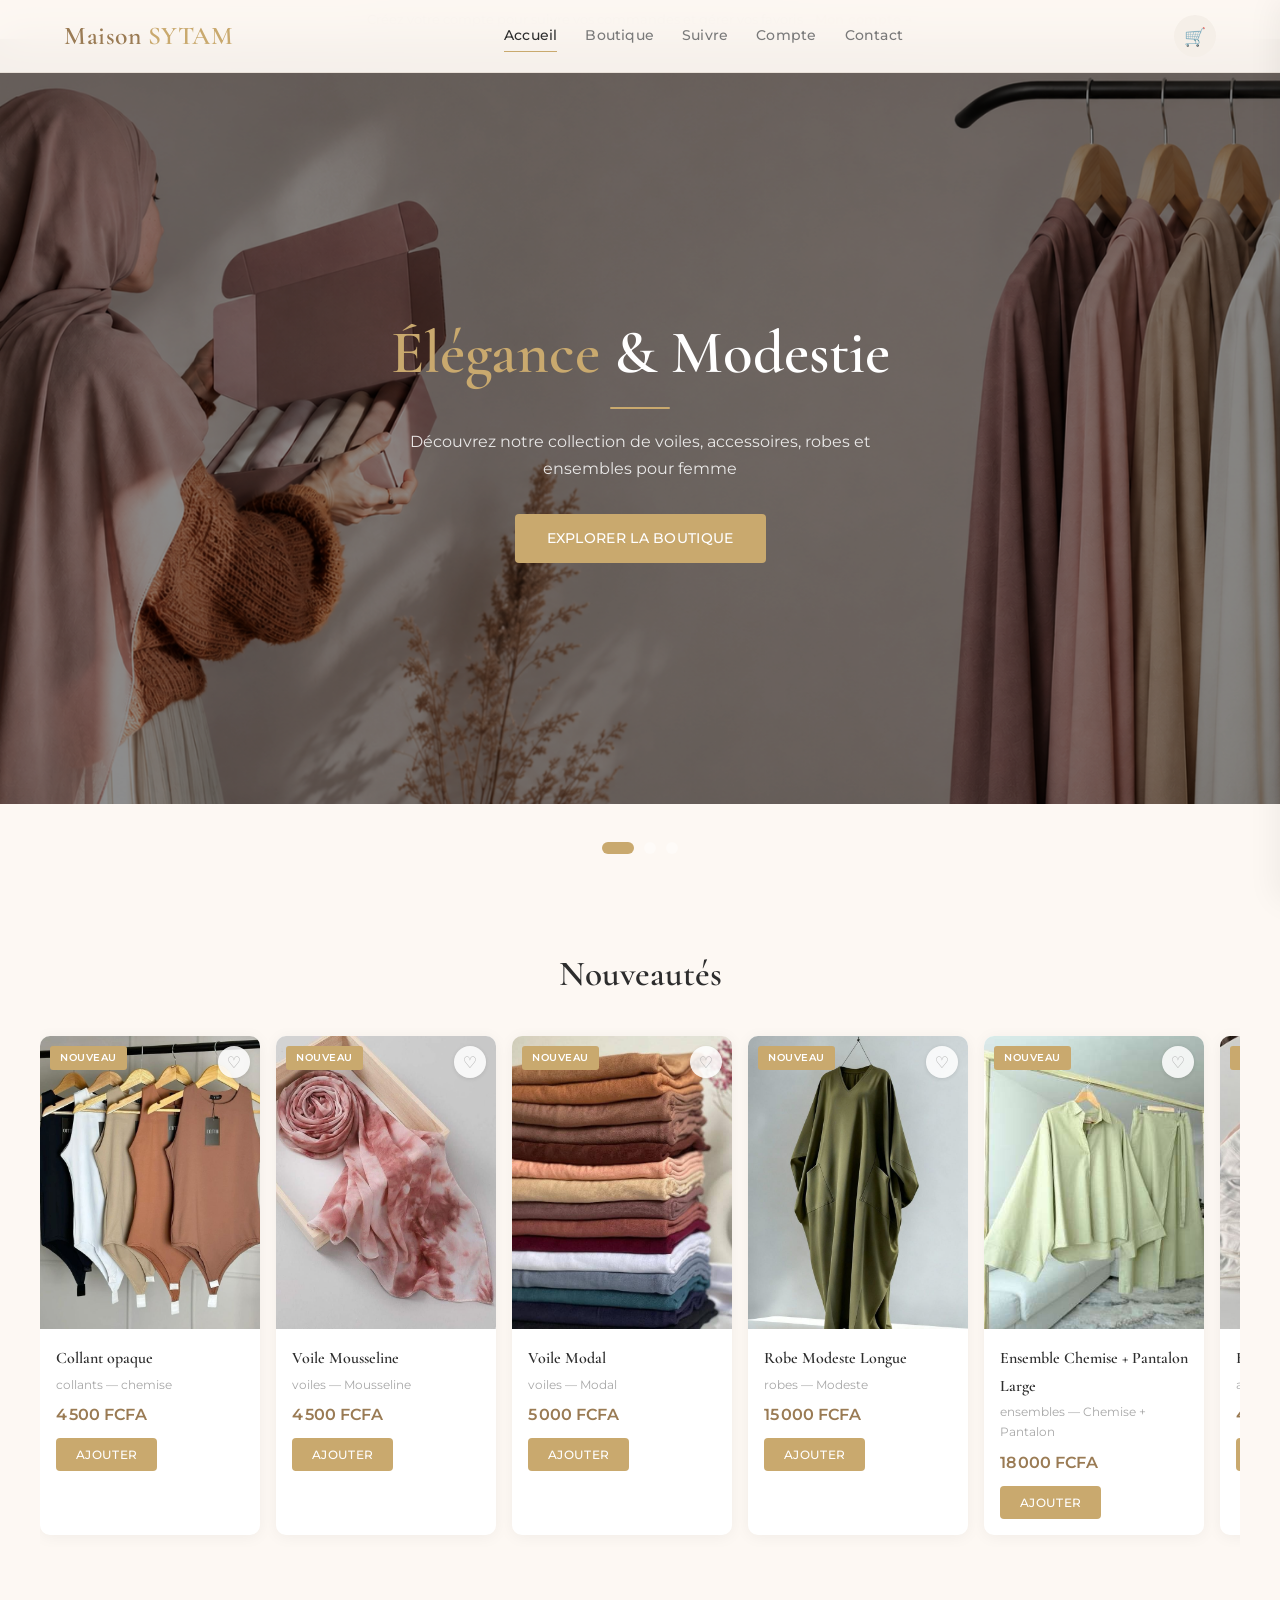
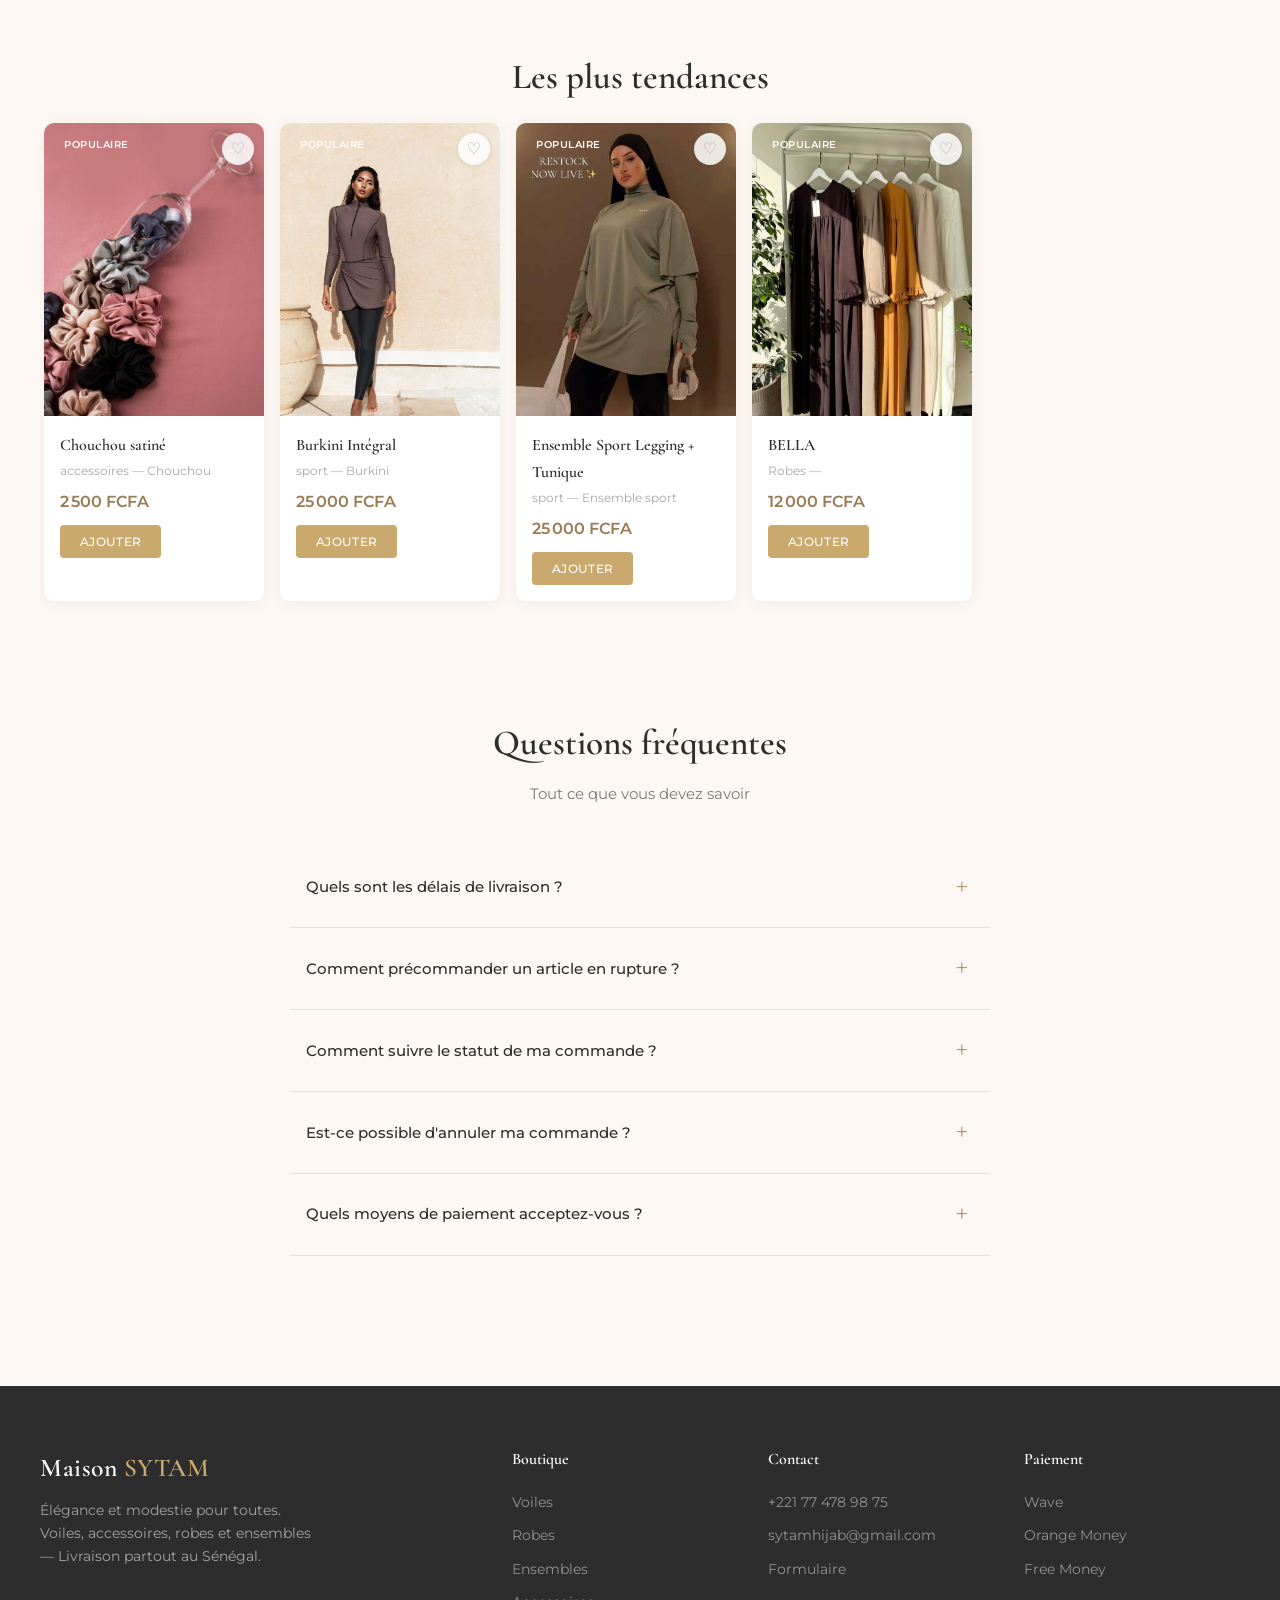
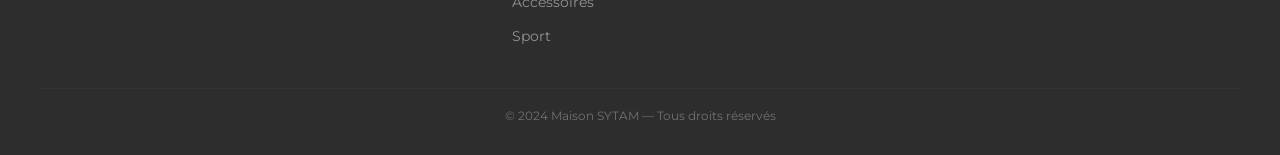
==== index.html @ da66223a "Fix sync: pollOrders now refreshes UI + merges status changes; client push with retry logic + visibl" ====
<!DOCTYPE html>
<html lang="fr">
<head>
  <meta charset="UTF-8">
  <meta name="viewport" content="width=device-width, initial-scale=1.0">
  <title>Maison SYTAM — Élégance & Modestie</title>
  <link rel="icon" href="data:image/svg+xml,<svg xmlns='http://www.w3.org/2000/svg' viewBox='0 0 32 32'><rect width='32' height='32' rx='6' fill='%23B8956A'/><text x='16' y='23' font-size='20' fill='white' text-anchor='middle' font-family='serif'>S</text></svg>">
<link rel="stylesheet" href="css/style.css?v=8">
</head>
<body>

<!-- Header -->
<header class="header">
  <div class="header-inner">
    <a href="#home" class="logo" onclick="SytamApp.navigate('home')">Maison <span>SYTAM</span></a>
    <nav class="nav" id="main-nav">
      <a href="#home" class="active" data-page="home" onclick="SytamApp.navigate('home')">Accueil</a>
      <a href="#shop" data-page="shop" onclick="SytamApp.navigate('shop')">Boutique</a>
      <a href="#track" data-page="track" onclick="SytamApp.navigate('track')">Suivre</a>
      <a href="#account" data-page="account" onclick="SytamApp.navigate('account')">Compte</a>
      <a href="#contact" data-page="contact" onclick="SytamApp.navigate('contact')">Contact</a>
    </nav>
    <div class="header-actions">
      <button class="menu-btn" id="menu-btn" onclick="SytamApp.toggleMenu()" aria-label="Menu">☰</button>
      <button class="cart-btn" onclick="SytamApp.toggleCart()">
        🛒<span id="cart-count">0</span>
      </button>
    </div>
  </div>
</header>

<main id="page-content">
<div id="account-banner" class="account-banner" style="display:none">
  <span>Créez votre compte pour suivre vos commandes et gérer vos favoris</span>
  <a href="#account" onclick="SytamApp.navigate('account')">Mon compte →</a>
</div>
<!-- ==================== PAGE ACCUEIL ==================== -->
<section class="page active" id="page-home">

  <div class="hero" id="hero-slider">
    <div class="hero-slides" id="hero-slides">
      <div class="hero-slide active" style="background-image:url('images/baseee.png')">
        <div class="hero-content">
          <h1><span>Élégance</span> &amp; Modestie</h1>
          <div class="divider"></div>
          <p>Découvrez notre collection de voiles, accessoires, robes et ensembles pour femme</p>
          <a href="#shop" class="btn btn-primary" onclick="SytamApp.navigate('shop')">Explorer la boutique</a>
        </div>
      </div>
      <div class="hero-slide" style="background-image:url('images/imagechoix.png')">
        <div class="hero-content">
          <h1><span>Le Choix</span> de l'Élégance</h1>
          <div class="divider"></div>
          <p>Une sélection raffinée pour toutes les femmes modernes et modestes</p>
          <a href="#shop" class="btn btn-primary" onclick="SytamApp.navigate('shop')">Découvrir</a>
        </div>
      </div>
      <div class="hero-slide" style="background-image:url('images/imagecollection.png')">
        <div class="hero-content">
          <h1><span>Notre</span> Collection</h1>
          <div class="divider"></div>
          <p>Des pièces uniques qui allient tradition et modernité pour sublimer votre quotidien</p>
          <a href="#shop" class="btn btn-primary" onclick="SytamApp.navigate('shop')">Voir la collection</a>
        </div>
      </div>
    </div>
    <div class="hero-dots" id="hero-dots"></div>
  </div>

  <div class="container section">
    <h2 class="section-title" style="margin-bottom:24px">Nouveautés</h2>
    <div class="product-scroll" id="featured-products"></div>
  </div>

  <div class="container section">
    <h2 class="section-title">Les plus tendances</h2>
    <div class="product-scroll" id="trending-products"></div>
  </div>

  <div class="container section">
    <h2 class="section-title">Questions fréquentes</h2>
    <p class="section-sub">Tout ce que vous devez savoir</p>
    <div class="faq-grid">
      <div class="faq-item">
        <div class="faq-q" onclick="toggleFaq(this)">Quels sont les délais de livraison ?<span class="icon">+</span></div>
        <div class="faq-a">Livraison sous 72h maximum partout au Sénégal. Dakar Centre : 2 000 FCFA — Banlieue : 3 000 FCFA — Régions : 5 000 FCFA. Livraison OFFERTE dès 50 000 FCFA d'achat.</div>
      </div>
      <div class="faq-item">
        <div class="faq-q" onclick="toggleFaq(this)">Comment précommander un article en rupture ?<span class="icon">+</span></div>
        <div class="faq-a">Contactez-nous sur WhatsApp au 77 478 98 75 ou envoyez un message depuis la section Contact. Dès que l'article est de retour, nous vous prévenons.</div>
      </div>
      <div class="faq-item">
        <div class="faq-q" onclick="toggleFaq(this)">Comment suivre le statut de ma commande ?<span class="icon">+</span></div>
        <div class="faq-a">Rendez-vous dans la section <strong>Suivre</strong> (menu en haut), entrez votre numéro de téléphone et le numéro de commande (CMD...) pour voir l'état de votre commande en temps réel.</div>
      </div>
      <div class="faq-item">
        <div class="faq-q" onclick="toggleFaq(this)">Est-ce possible d'annuler ma commande ?<span class="icon">+</span></div>
        <div class="faq-a">Oui, vous pouvez annuler sous 24h après avoir payé. Passé 24h, la commande ne peut plus être annulée. <br><br><strong>Important :</strong> Si vous ne confirmez pas le paiement sous 1h après la commande, celle-ci est automatiquement annulée. Envoyez un message WhatsApp ou appelez au 77 478 98 75 pour toute question.</div>
      </div>
      <div class="faq-item">
        <div class="faq-q" onclick="toggleFaq(this)">Quels moyens de paiement acceptez-vous ?<span class="icon">+</span></div>
        <div class="faq-a">Wave (77 478 98 75), Orange Money (77 478 98 75) et Free Money (76 443 02 18). Paiement sécurisé et rapide.</div>
      </div>
    </div>
  </div>
</section>

<!-- ==================== PAGE BOUTIQUE ==================== -->
<section class="page" id="page-shop">
  <div class="shop-header">
    <h1>Notre Boutique</h1>
  </div>
  <div class="container">
    <div class="shop-top-bar">
      <div class="cat-strip" id="shop-categories"></div>
      <select class="sort-select" onchange="SytamApp.renderShop({sort:this.value})">
        <option value="newest">Nouveautés</option>
        <option value="price_asc">Prix croissant</option>
        <option value="price_desc">Prix décroissant</option>
      </select>
    </div>
    <div class="product-grid" id="shop-products"></div>
  </div>
</section>

<!-- ==================== PAGE CONTACT ==================== -->
<section class="page" id="page-contact">
  <div class="container contact-wrap">
    <div class="contact-grid">
      <div class="contact-form">
        <h2>Contactez-nous</h2>
        <p class="sub">Une question ? Envoyez-nous un message</p>
        <div class="form-group">
          <label>Nom &amp; Prénom</label>
          <input type="text" id="contact-name" placeholder="Votre nom">
        </div>
        <div class="form-group">
          <label>Email</label>
          <input type="email" id="contact-email" placeholder="votre@email.com">
        </div>
        <div class="form-group">
          <label>Téléphone</label>
          <input type="tel" id="contact-phone" placeholder="77 xxx xx xx">
        </div>
        <div class="form-group">
          <label>Message</label>
          <textarea id="contact-message" placeholder="Votre message"></textarea>
        </div>
        <button class="btn btn-primary" onclick="handleContact()">Envoyer</button>
      </div>
      <div class="contact-info">
        <h3>Nos coordonnées</h3>
        <div class="contact-info-item"><span class="icon"><svg viewBox="0 0 24 24" fill="none" stroke="currentColor" stroke-width="2" stroke-linecap="round" stroke-linejoin="round" style="width:18px;height:18px"><path d="M21 10c0 7-9 13-9 13s-9-6-9-13a9 9 0 0 1 18 0z"/><circle cx="12" cy="10" r="3"/></svg></span> <span>Dakar, Sénégal</span></div>
        <div class="contact-info-item"><span class="icon"><svg viewBox="0 0 24 24" fill="none" stroke="currentColor" stroke-width="2" stroke-linecap="round" stroke-linejoin="round" style="width:18px;height:18px"><path d="M22 16.92v3a2 2 0 0 1-2.18 2 19.79 19.79 0 0 1-8.63-3.07 19.5 19.5 0 0 1-6-6 19.79 19.79 0 0 1-3.07-8.67A2 2 0 0 1 4.11 2h3a2 2 0 0 1 2 1.72 12.84 12.84 0 0 0 .7 2.81 2 2 0 0 1-.45 2.11L8.09 9.91a16 16 0 0 0 6 6l1.27-1.27a2 2 0 0 1 2.11-.45 12.84 12.84 0 0 0 2.81.7A2 2 0 0 1 22 16.92z"/></svg></span> <span>+221 77 478 98 75</span></div>
        <div class="contact-info-item"><span class="icon"><svg viewBox="0 0 24 24" fill="none" stroke="currentColor" stroke-width="2" stroke-linecap="round" stroke-linejoin="round" style="width:18px;height:18px"><path d="M4 4h16c1.1 0 2 .9 2 2v12c0 1.1-.9 2-2 2H4c-1.1 0-2-.9-2-2V6c0-1.1.9-2 2-2z"/><polyline points="22,6 12,13 2,6"/></svg></span> <span>sytamhijab@gmail.com</span></div>
        <div class="contact-info-item"><span class="icon"><svg viewBox="0 0 24 24" fill="none" stroke="currentColor" stroke-width="2" stroke-linecap="round" stroke-linejoin="round" style="width:18px;height:18px"><circle cx="12" cy="12" r="10"/><polyline points="12 6 12 12 16 14"/></svg></span> <span>Lun–Sam : 9h–19h</span></div>
        <h3 style="margin-top:28px">Suivez-nous</h3>
        <div class="social-links">
          <a href="#" class="social-link" title="Instagram"><svg viewBox="0 0 24 24" fill="none" stroke="currentColor" stroke-width="2" stroke-linecap="round" stroke-linejoin="round" style="width:20px;height:20px"><rect x="2" y="2" width="20" height="20" rx="5" ry="5"/><path d="M16 11.37A4 4 0 1 1 12.63 8 4 4 0 0 1 16 11.37z"/><line x1="17.5" y1="6.5" x2="17.51" y2="6.5"/></svg></a>
          <a href="#" class="social-link" title="WhatsApp"><svg viewBox="0 0 24 24" fill="none" stroke="currentColor" stroke-width="2" stroke-linecap="round" stroke-linejoin="round" style="width:20px;height:20px"><path d="M21 11.5a8.38 8.38 0 0 1-.9 3.8 8.5 8.5 0 0 1-7.6 4.7 8.38 8.38 0 0 1-3.8-.9L3 21l1.9-5.7a8.38 8.38 0 0 1-.9-3.8 8.5 8.5 0 0 1 4.7-7.6 8.38 8.38 0 0 1 3.8-.9h.5a8.48 8.48 0 0 1 8 8v.5z"/></svg></a>
          <a href="#" class="social-link" title="TikTok"><svg viewBox="0 0 24 24" fill="none" stroke="currentColor" stroke-width="2" stroke-linecap="round" stroke-linejoin="round" style="width:20px;height:20px"><path d="M9 12a4 4 0 1 0 4 4V4a5 5 0 0 0 5 5"/></svg></a>
        </div>
      </div>
    </div>
  </div>
</section>

<!-- ==================== SUIVRE MA COMMANDE ==================== -->
<section class="page" id="page-track">
  <div class="shop-header" style="background:linear-gradient(135deg,var(--bg-dark),var(--accent-dark))">
    <h1>Suivre ma commande</h1>
    <p>Entrez votre numéro de téléphone et le numéro de commande pour voir son statut.</p>
  </div>
  <div class="container" style="max-width:600px;padding-top:28px">
    <div class="track-form" style="display:flex;flex-direction:column;gap:12px;margin-bottom:24px">
      <input class="form-input" id="track-phone" placeholder="Téléphone (77 xxx xx xx)" inputmode="numeric" pattern="[0-9]*" style="padding:12px 14px;border:1px solid var(--border);border-radius:4px">
      <input class="form-input" id="track-id" placeholder="Numéro de commande (CMD...)" style="padding:12px 14px;border:1px solid var(--border);border-radius:4px">
      <button class="btn btn-primary btn-block" onclick="SytamApp.trackOrder()">Rechercher</button>
    </div>
    <div id="track-result" style="display:none"></div>
  </div>
</section>

<!-- ==================== PAGE COMPTE ==================== -->
<section class="page" id="page-account">
  <div class="shop-header" style="background:linear-gradient(135deg,var(--bg-dark),var(--accent-dark))">
    <h1>Mon Compte</h1>
    <p>Gérez vos commandes, vos favoris et votre profil.</p>
  </div>
  <div class="container" id="account-content" style="min-height:400px;padding-top:20px;padding-bottom:40px"></div>
</section>

<!-- ==================== CART PANEL ==================== -->
<div class="cart-overlay" onclick="SytamApp.toggleCart()"></div>
<div class="cart-panel" id="cart-panel">
  <div class="cart-header">
    <h3>Mon Panier</h3>
    <button class="cart-close" onclick="SytamApp.toggleCart()">✕</button>
  </div>
  <div class="cart-empty">
    <p>Votre panier est vide</p>
    <a href="#shop" class="btn btn-primary btn-sm" onclick="SytamApp.toggleCart();SytamApp.navigate('shop')">Découvrir nos produits</a>
  </div>
  <div class="cart-items" id="cart-items"></div>
  <div class="cart-summary" id="cart-summary"></div>
</div>

<!-- ==================== PRODUCT MODAL ==================== -->
<div class="modal" id="product-modal"></div>
<div class="modal" id="sizeguide-modal">
  <div class="modal-overlay" onclick="SytamApp.closeSizeGuide()"></div>
  <div class="modal-content" style="max-width:600px">
    <button class="modal-close" onclick="SytamApp.closeSizeGuide()">✕</button>
    <div id="sizeguide-content"></div>
  </div>
</div>

<!-- ==================== CHECKOUT MODAL ==================== -->
<div class="modal" id="checkout-modal">
  <div class="modal-overlay" onclick="SytamApp.closeCheckout()"></div>
  <div class="modal-content checkout-content">
    <button class="modal-close" onclick="SytamApp.closeCheckout()">✕</button>
    <h2>Finaliser la commande</h2>
    <form id="checkout-form" onsubmit="event.preventDefault(); handleCheckout(this)">
      <div class="checkout-summary" id="checkout-summary"></div>
      <div class="checkout-fields">
        <div class="form-group">
          <label>Nom &amp; Prénom</label>
          <input type="text" name="name" required>
        </div>
        <div class="form-group">
          <label>Téléphone</label>
          <input type="tel" name="phone" required placeholder="77 xxx xx xx">
        </div>
        <div class="picker-row">
          <div class="form-group" id="quartier-group">
            <label>Quartier</label>
            <div class="picker-trigger" id="quartier-trigger" data-picker="quartier">
              <span>Sélectionnez</span>
            </div>
            <input type="hidden" name="address" value="">
            <span class="field-error" id="quartier-error"></span>
          </div>
          <div class="form-group" id="region-group">
            <label>Région</label>
            <div class="picker-trigger" id="region-trigger" data-picker="region">
              <span>Dakar</span>
            </div>
            <input type="hidden" name="region" id="region-input" value="Dakar">
          </div>
        </div>
        <div class="form-group">
          <label id="address-label">Adresse complète (rue, villa, n°) <span id="address-optional-text">(optionnel)</span></label>
          <input type="text" name="address_detail" id="address-detail-input" placeholder="Ex: Rue 12 x 15, Villa n°3...">
          <span class="field-error" id="address-error"></span>
        </div>
        <div class="form-group">
          <label>Mode de paiement</label>
          <div class="payment-options" id="payment-options">
            <div class="payment-option active" data-value="wave" onclick="selectPayment(this)">
              <img src="images/wave.png" alt="Wave" class="payment-logo"> Wave
            </div>
            <div class="payment-option" data-value="orange" onclick="selectPayment(this)">
              <img src="images/orange.jpg" alt="Orange Money" class="payment-logo"> Orange Money
            </div>
            <div class="payment-option" data-value="free" onclick="selectPayment(this)">
              <img src="images/free.png" alt="Free Money" class="payment-logo"> Free Money
            </div>
          </div>
          <p id="payment-info" style="font-size:.78rem;color:var(--text-light);margin-top:-8px;margin-bottom:12px;line-height:1.5"></p>
          <input type="hidden" name="payment" value="wave">
        </div>
        <div class="form-group">
          <label>Code parrainage</label>
          <div style="display:flex;gap:6px">
            <input type="text" name="promo" class="promo-input" placeholder="Ex: PARRAIN10" style="flex:1;text-transform:uppercase">
            <button type="button" class="btn btn-sm btn-outline" onclick="SytamApp.applyPromo(this)" style="white-space:nowrap">Appliquer</button>
          </div>
          <div id="promo-msg" style="font-size:.78rem;margin-top:4px;min-height:18px"></div>
        </div>
        <div class="form-group">
          <label>Notes (optionnel)</label>
          <textarea name="notes" rows="1" placeholder="Précisions sur la commande..."></textarea>
        </div>
      </div>
      <button type="submit" class="btn btn-primary btn-block" id="checkout-btn">Confirmer la commande</button>
    </form>
  </div>
</div>

<!-- ==================== ORDER SUCCESS ==================== -->
<div class="modal" id="order-success">
  <div class="modal-overlay" onclick="SytamApp.closeOrderSuccess()"></div>
  <div class="modal-content success-content">
    <div class="success-icon">✓</div>
    <h2>Commande confirmée !</h2>
    <p>Merci pour votre commande <span class="order-ref">N° <span id="order-ref"></span></span></p>
    <p style="font-size:.85rem;color:var(--text-light);margin-bottom:16px">Envoyez votre paiement au <strong>77 478 98 75</strong> et transférez la capture sur WhatsApp pour finaliser votre commande.</p>
    <p style="margin-bottom:16px"><a id="whatsapp-link" href="https://wa.me/221774789875" target="_blank" style="display:inline-flex;align-items:center;gap:6px;font-size:.85rem;font-weight:600;color:#25D366;text-decoration:none;padding:10px 18px;border:2px solid #25D366;border-radius:8px">💬 Nous contacter sur WhatsApp</a></p>
    <p style="font-size:.78rem;color:var(--danger);margin-bottom:16px;padding:10px;background:#fff5f5;border-radius:6px">⏳ Vous avez <strong>1h</strong> pour confirmer votre paiement. Passé ce délai, la commande est automatiquement annulée.</p>
    <p style="font-size:.82rem;color:var(--text-lighter);margin-bottom:16px;padding:10px;background:var(--bg-light);border-radius:6px">📦 Suivez votre commande à tout moment : <a href="#track" onclick="SytamApp.closeOrderSuccess();SytamApp.navigate('track')" style="color:var(--accent);font-weight:600">Cliquez ici</a> ou dans le menu <strong>Suivre</strong> (numéro commande : <span id="order-ref2"></span>)</p>
    <p id="sync-status" style="font-size:.75rem;color:var(--text-lighter);margin-bottom:10px;padding:6px;border-radius:4px;text-align:center">🔄 Synchronisation en cours...</p>
    <button class="btn btn-primary btn-block" onclick="SytamApp.closeOrderSuccess()">Continuer mes achats</button>
  </div>
</div>

</main>

<!-- ==================== FOOTER ==================== -->
<footer class="footer">
  <div class="footer-inner">
    <div class="footer-brand">
      <div class="logo">Maison <span>SYTAM</span></div>
      <p>Élégance et modestie pour toutes. Voiles, accessoires, robes et ensembles — Livraison partout au Sénégal.</p>
    </div>
    <div>
      <h4>Boutique</h4>
      <ul class="footer-links">
        <li><a href="#shop" onclick="SytamApp.navigate('shop')">Voiles</a></li>
        <li><a href="#shop" onclick="SytamApp.navigate('shop')">Robes</a></li>
        <li><a href="#shop" onclick="SytamApp.navigate('shop')">Ensembles</a></li>
        <li><a href="#shop" onclick="SytamApp.navigate('shop')">Accessoires</a></li>
        <li><a href="#shop" onclick="SytamApp.navigate('shop')">Sport</a></li>
      </ul>
    </div>
    <div>
      <h4>Contact</h4>
      <ul class="footer-links">
        <li><a href="tel:+221774789875">+221 77 478 98 75</a></li>
        <li><a href="mailto:sytamhijab@gmail.com">sytamhijab@gmail.com</a></li>
        <li><a href="#contact" onclick="SytamApp.navigate('contact')">Formulaire</a></li>
      </ul>
    </div>
    <div>
      <h4>Paiement</h4>
      <ul class="footer-links">
        <li><a>Wave</a></li>
        <li><a>Orange Money</a></li>
        <li><a>Free Money</a></li>
      </ul>
    </div>
  </div>
  <div class="footer-bottom">&copy; 2024 Maison SYTAM — Tous droits réservés</div>
</footer>

<!-- ==================== SCRIPTS ==================== -->
<script src="js/github-sync.js?v=1"></script>
<script src="js/i18n.js?v=7"></script>
<script src="js/products.js?v=8"></script>
<script src="js/cart.js?v=7"></script>
<script src="js/drum-picker.js?v=8"></script>
<script src="js/analytics.js?v=7"></script>
<script src="js/main.js?v=8"></script>
<script src="js/account.js?v=7"></script>
    <script src="emailjs.min.js"></script>
<script>emailjs.init(localStorage.getItem('sytam_emailjs_pubkey') || '')</script>
<script>
function toggleFaq(el) {
  el.classList.toggle('open');
  el.nextElementSibling.classList.toggle('open');
}
function selectPayment(el) {
  document.querySelectorAll('.payment-option').forEach(o => o.classList.remove('active'));
  el.classList.add('active');
  document.querySelector('[name="payment"]').value = el.dataset.value;
  var payInfo = document.getElementById('payment-info');
  if (payInfo) {
    var phone = el.dataset.value === 'free' ? '76 443 02 18' : '77 478 98 75';
    payInfo.innerHTML = 'Envoyez votre paiement au <strong>' + phone + '</strong> et envoyez la capture sur WhatsApp pour confirmer votre commande.';
  }
}
function handleRegionChange(regionVal) {
  var isDakar = regionVal === 'Dakar';
  var qGroup = document.getElementById('quartier-group');
  var qTrigger = document.getElementById('quartier-trigger');
  var qHidden = document.querySelector('[name="address"]');
  var addrLabel = document.getElementById('address-optional-text');
  var addrInput = document.getElementById('address-detail-input');
  if (!qGroup || !qTrigger || !qHidden || !addrLabel || !addrInput) return;

  // Clear errors
  document.getElementById('quartier-error').textContent = '';
  document.getElementById('address-error').textContent = '';

  if (isDakar) {
    qGroup.classList.remove('region-disabled');
    qTrigger.style.pointerEvents = '';
    qTrigger.querySelector('span').textContent = 'Sélectionnez';
    qHidden.value = '';
    addrLabel.textContent = '(optionnel)';
    addrLabel.style.color = '';
    addrInput.removeAttribute('required');
  } else {
    qGroup.classList.add('region-disabled');
    qTrigger.style.pointerEvents = 'none';
    qTrigger.querySelector('span').textContent = 'Non applicable hors Dakar';
    qHidden.value = '';
    addrLabel.textContent = '(OBLIGATOIRE) *';
    addrLabel.style.color = '#d32f2f';
    addrInput.setAttribute('required', '');
  }
  if (window.SytamApp && SytamApp.renderCheckoutSummary) SytamApp.renderCheckoutSummary();
}

function handleCheckout(form) {
  var fd = new FormData(form);
  var region = fd.get('region') || 'Dakar';
  var isDakar = region === 'Dakar';
  var quartier = fd.get('address') || document.querySelector('#quartier-trigger span').textContent;
  var addressDetail = (fd.get('address_detail') || '').trim();

  // Clear errors
  document.getElementById('quartier-error').textContent = '';
  document.getElementById('address-error').textContent = '';

  // Conditional validation
  if (isDakar) {
    if (!quartier || quartier === 'Sélectionnez' || quartier === 'Non applicable hors Dakar') {
      document.getElementById('quartier-error').textContent = 'Veuillez choisir un quartier';
      return;
    }
  } else {
    if (!addressDetail) {
      document.getElementById('address-error').textContent = 'Veuillez préciser votre adresse complète';
      return;
    }
  }

  var data = {
    name: fd.get('name'), phone: fd.get('phone'),
    address: isDakar ? quartier : addressDetail,
    address_detail: isDakar ? addressDetail : '',
    region: region,
    delivery_zone: fd.get('delivery_zone'), payment: fd.get('payment'),
    notes: fd.get('notes') || '',
  };
  if (!data.name || !data.phone) return;
  // Bloquer le bouton pour éviter les doubles clics
  var _btn = document.getElementById('checkout-btn');
  if (_btn) { _btn.disabled = true; _btn.textContent = 'Traitement...'; }
  // Sauvegarder les items AVANT submitOrder (qui vide le panier)
  var _ntfyItems = SytamCart ? SytamCart.getItems() : [];
  var _ntfyTotal = _ntfyItems.reduce(function(s,i) { return s + (i.price||0)*(i.qty||1); }, 0);
  SytamApp.submitOrder(data);
  form.reset();
  // Notifier ntfy (inline, contourne le cache)
  var ntfyTopic = localStorage.getItem('sytam_ntfy_topic') || 'sytam-shop';
  if (ntfyTopic) {
    var itemNames = _ntfyItems.map(function(i) { return i.productName + ' x' + (i.qty||1); }).join(', ');
    var body = 'Nouvelle commande\n' + data.name + ' - ' + (_ntfyTotal||0).toLocaleString('fr-FR') + ' FCFA\n' + itemNames;
    var x = new XMLHttpRequest();
    x.open('POST', 'https://ntfy.sh/' + encodeURIComponent(ntfyTopic), true);
    x.setRequestHeader('Title', 'Nouvelle commande !');
    x.setRequestHeader('Priority', 'high');
    x.setRequestHeader('Tags', 'shopping_cart');
    x.send(body);
  }

  document.querySelectorAll('.payment-option').forEach(function(o,i) { o.classList.toggle('active', i===0); });
  var payInfo = document.getElementById('payment-info');
  if (payInfo) payInfo.innerHTML = 'Envoyez votre paiement au <strong>77 478 98 75</strong> et envoyez la capture sur WhatsApp pour confirmer votre commande.';
  document.querySelector('#quartier-trigger span').textContent = 'Sélectionnez';
  document.querySelector('[name="address"]').value = '';
  var regionInput = document.getElementById('region-input');
  var regionTrigger = document.getElementById('region-trigger');
  if (regionInput) regionInput.value = 'Dakar';
  if (regionTrigger) regionTrigger.querySelector('span').textContent = 'Dakar';
  handleRegionChange('Dakar');
}
function handleContact() {
  var cn = document.getElementById('contact-name');
  var ce = document.getElementById('contact-email');
  var cp = document.getElementById('contact-phone');
  var cm = document.getElementById('contact-message');
  var msg = {
    id: Date.now().toString(36),
    name: cn && cn.value && cn.value.trim() || '',
    email: ce && ce.value && ce.value.trim() || '',
    phone: cp && cp.value && cp.value.trim() || '',
    message: cm && cm.value && cm.value.trim() || '',
    created_at: new Date().toISOString(),
    lu: false
  };
  if (!msg.name || !msg.message) return;
  var emailField = document.getElementById('contact-email');
  if (!msg.email || msg.email.indexOf('@') === -1) { emailField.style.borderColor = 'var(--danger)'; emailField.placeholder = 'Email valide requis (ex: nom@email.com)'; setTimeout(function(){ emailField.style.borderColor = ''; emailField.placeholder = 'votre@email.com'; }, 3000); return; }
  if (!msg.phone || !/^[\d\s\+\(\)\-]{6,20}$/.test(msg.phone)) { var phoneField = document.getElementById('contact-phone'); phoneField.style.borderColor = 'var(--danger)'; phoneField.value = ''; phoneField.placeholder = 'Numéro valide requis (chiffres uniquement)'; setTimeout(function(){ phoneField.style.borderColor = ''; phoneField.placeholder = '77 xxx xx xx'; }, 3000); return; }
  var msgs = JSON.parse(localStorage.getItem('sytam_messages') || '[]');
  msgs.unshift(msg);
  localStorage.setItem('sytam_messages', JSON.stringify(msgs));
  const btn = document.querySelector('.contact-form .btn');
  const orig = btn.textContent;
  btn.textContent = '✓ Message envoyé';
  btn.style.background = 'var(--success)';
  setTimeout(() => {
    btn.textContent = orig; btn.style.background = '';
    ['contact-name','contact-email','contact-phone','contact-message'].forEach(id => document.getElementById(id).value = '');
  }, 2000);
}
function navigateToCategory(cat) { if (window.SytamApp) { SytamApp.navigate('shop'); SytamApp.renderShop({ category: cat }); } }
</script>
</body>
</html>
---- css/style.css ----
@import url('https://fonts.googleapis.com/css2?family=Cormorant+Garamond:ital,wght@0,400;0,500;0,600;0,700;1,400&family=Montserrat:wght@300;400;500;600;700&display=swap');

:root {
  --primary: #B8956A;
  --primary-dark: #9A7B54;
  --primary-light: #D4BC9A;
  --accent: #C9A96E;
  --accent-light: #E8D5A8;
  --bg: #FDF8F3;
  --bg-alt: #F5EFE8;
  --text: #2D2D2D;
  --text-light: #7A7A7A;
  --text-lighter: #A8A8A8;
  --white: #FFFFFF;
  --border: #E8E0D8;
  --success: #7BA888;
  --danger: #D46A6A;
  --shadow: 0 2px 16px rgba(0,0,0,0.05);
  --shadow-lg: 0 8px 32px rgba(0,0,0,0.08);
  --radius: 10px;
  --radius-sm: 6px;
  --transition: 0.3s ease;
  --font-serif: 'Cormorant Garamond', Georgia, serif;
  --font-sans: 'Montserrat', system-ui, -apple-system, sans-serif;
}

/* Reset & Base */
*, *::before, *::after { box-sizing: border-box; margin: 0; padding: 0; }
html { height: 100%; scroll-behavior: smooth; }
body {
  font-family: var(--font-sans);
  color: var(--text);
  background: var(--bg);
  line-height: 1.7;
  -webkit-font-smoothing: antialiased;
  overflow-x: hidden;
  font-weight: 400;
  font-size: 15px;
  min-height: 100%; display: flex; flex-direction: column;
}
#page-content { flex: 1; }
::selection { background: var(--accent-light); color: var(--text); }
img { max-width: 100%; display: block; }
a { color: inherit; text-decoration: none; }
button { cursor: pointer; font-family: inherit; border: none; background: none; color: inherit; }
input, textarea, select { font-family: inherit; font-size: inherit; }
h1, h2, h3, h4 { font-family: var(--font-serif); font-weight: 600; }
.container { max-width: 1200px; margin: 0 auto; padding: 0 24px; }
.section { padding: 50px 0; }
.section-title {
  font-family: var(--font-serif);
  font-size: 2.2rem;
  text-align: center;
  margin-bottom: 0.5rem;
  color: var(--text);
  font-weight: 600;
}
.section-sub {
  text-align: center;
  color: var(--text-light);
  margin-bottom: 40px;
  font-size: 0.95rem;
  max-width: 560px;
  margin-left: auto;
  margin-right: auto;
}

/* Buttons */
.btn {
  display: inline-flex; align-items: center; justify-content: center; gap: 8px;
  padding: 13px 32px; border-radius: 4px;
  font-family: var(--font-sans);
  font-weight: 500; font-size: 0.85rem;
  letter-spacing: 0.3px;
  text-transform: uppercase;
  transition: var(--transition);
  position: relative; overflow: hidden;
}
.btn::after {
  content: ''; position: absolute; inset: 0;
  background: rgba(255,255,255,0.15);
  opacity: 0; transition: opacity 0.3s;
}
.btn:hover::after { opacity: 1; }
.btn-primary { background: var(--accent); color: var(--white); }
.btn-primary:hover { background: #B89450; transform: translateY(-2px); box-shadow: 0 6px 20px rgba(201,169,110,0.35); }
.btn-outline { border: 1px solid var(--primary); color: var(--primary); background: transparent; }
.btn-outline:hover { background: var(--primary); color: var(--white); }
.btn-dark { background: var(--text); color: var(--white); }
.btn-dark:hover { background: #1a1a1a; }
.btn-sm { padding: 9px 20px; font-size: 0.75rem; }
.btn-block { width: 100%; }
.btn-success { background: #25D366; color: white; border: none; }
.btn-success:hover { background: #1DA851; transform: translateY(-2px); box-shadow: 0 6px 20px rgba(37,211,102,0.35); }
.btn:disabled { opacity: 0.4; cursor: not-allowed; transform: none !important; }

/* Header */
.header {
  position: fixed; top: 0; left: 0; right: 0; z-index: 1000;
  background: rgba(253,248,243,0.95); backdrop-filter: blur(20px);
  border-bottom: 1px solid var(--border);
}
.header-inner {
  display: flex; align-items: center; justify-content: space-between;
  height: 72px; max-width: 1200px; margin: 0 auto; padding: 0 24px;
}
.logo {
  font-family: var(--font-serif);
  font-size: 1.6rem; font-weight: 600;
  color: var(--primary-dark); letter-spacing: 0.5px;
}
.logo span { color: var(--accent); }
.nav { display: flex; align-items: center; gap: 28px; }
.nav a {
  font-size: 0.85rem; font-weight: 500; color: var(--text-light);
  transition: var(--transition); letter-spacing: 0.2px;
  position: relative;
}
.nav a::after {
  content: ''; position: absolute; bottom: -4px; left: 0;
  width: 0; height: 1px; background: var(--accent);
  transition: var(--transition);
}
.nav a:hover, .nav a.active { color: var(--text); }
.nav a:hover::after, .nav a.active::after { width: 100%; }
.header-actions { display: flex; align-items: center; gap: 16px; }
.lang-btn {
  padding: 4px 10px; border-radius: 3px; font-weight: 600;
  font-size: 0.7rem; color: var(--text-light);
  border: 1px solid var(--border); transition: var(--transition);
  letter-spacing: 0.5px; text-transform: uppercase;
}
.lang-btn:hover { border-color: var(--accent); color: var(--accent); }
.cart-btn, .menu-btn {
  position: relative; width: 42px; height: 42px;
  display: flex; align-items: center; justify-content: center;
  border-radius: 50%; background: var(--bg-alt);
  transition: var(--transition); font-size: 1.1rem; color: var(--text);
}
.cart-btn:hover, .menu-btn:hover { background: var(--accent); color: var(--white); }
.menu-btn { display: none; font-size: 1.3rem; color: var(--text); }
#cart-count {
  position: absolute; top: -3px; right: -3px;
  width: 18px; height: 18px; border-radius: 50%;
  background: var(--primary); color: var(--white);
  font-size: 0.6rem; font-weight: 700;
  display: none; align-items: center; justify-content: center;
}

/* Hero */
.hero {
  min-height: 95vh; position: relative;
  overflow: hidden;
}
.hero-slides {
  position: relative; width: 100%; height: 85vh; min-height: 500px;
}
.hero-slide {
  position: absolute; inset: 0;
  display: flex; align-items: center; justify-content: center;
  text-align: center;
  padding: 120px 24px 80px;
  background-size: cover; background-position: center;
  opacity: 0; transition: opacity 0.8s ease, transform 0.8s ease;
  transform: scale(1.05);
  pointer-events: none;
}
.hero-slide::before {
  content: ''; position: absolute; inset: 0;
  background: rgba(0,0,0,0.45);
  pointer-events: none;
}
.hero-slide.active {
  opacity: 1; transform: scale(1);
  pointer-events: auto;
}
.hero-content {
  position: relative; z-index: 1;
  animation: none;
}
.hero-slide.active .hero-content {
  animation: heroIn 0.8s ease forwards;
}
@keyframes heroIn {
  from { opacity: 0; transform: translateY(30px); }
  to { opacity: 1; transform: translateY(0); }
}
.hero h1 {
  font-family: var(--font-serif);
  font-size: 3.8rem; font-weight: 600;
  line-height: 1.1; margin-bottom: 0.5rem;
  color: var(--white);
}
.hero h1 span { color: var(--accent); }
.hero .divider {
  width: 60px; height: 2px; background: var(--accent);
  margin: 1.2rem auto; border-radius: 2px;
}
.hero p {
  font-size: 1rem; color: rgba(255,255,255,0.85);
  margin-bottom: 2rem; max-width: 480px;
  margin-left: auto; margin-right: auto;
  font-weight: 400;
}

.hero-dots {
  position: absolute; bottom: 40px; left: 50%; transform: translateX(-50%);
  z-index: 10; display: flex; gap: 10px;
}
.hero-dots span {
  width: 12px; height: 12px; border-radius: 50%;
  background: rgba(255,255,255,0.4); cursor: pointer;
  transition: all 0.3s;
}
.hero-dots span.active { background: var(--accent); width: 32px; border-radius: 6px; }
.hero-dots span:hover { background: rgba(255,255,255,0.7); }

/* Shop top bar: categories + sort on same line */
.shop-top-bar {
  display: flex; align-items: center; gap: 16px;
  padding: 20px 0 16px;
}
.shop-top-bar .cat-strip {
  flex: 1; min-width: 0;
}
.shop-top-bar .sort-select {
  flex-shrink: 0;
}

/* Category strip in shop */
.cat-strip {
  display: flex; gap: 10px; overflow-x: auto;
  padding: 0;
  scrollbar-width: none; -webkit-overflow-scrolling: touch;
}
.cat-strip::-webkit-scrollbar { display: none; }
.cat-chip {
  flex: 0 0 auto; display: flex; align-items: center; gap: 8px;
  padding: 6px 14px 6px 6px; border-radius: 50px;
  background: var(--white); border: 1px solid var(--border);
  font-size: 0.78rem; font-weight: 500; color: var(--text-light);
  transition: var(--transition); cursor: pointer; user-select: none;
}
.cat-chip:hover { border-color: var(--primary); color: var(--text); background: var(--bg-alt); }
.cat-chip.active { background: var(--primary); border-color: var(--primary); color: var(--white); }
.cat-chip-img {
  width: 32px; height: 32px; border-radius: 50%; overflow: hidden; flex-shrink: 0;
  background: var(--bg-alt); display: flex; align-items: center; justify-content: center;
}
.cat-chip-img img { width: 100%; height: 100%; object-fit: cover; }
.cat-chip.active .cat-chip-img { background: rgba(255,255,255,0.25); }
.cat-chip span { font-size: 0.78rem; font-weight: 500; color: inherit; white-space: nowrap; }

/* Featured Products Row */
.product-scroll {
  display: flex;
  gap: 16px;
  overflow-x: auto;
  padding: 8px 4px 12px;
  scroll-snap-type: x mandatory;
  -webkit-overflow-scrolling: touch;
  scrollbar-width: none;
  min-height: 300px;
}
.product-scroll::-webkit-scrollbar { display: none; }
.product-scroll .product-card {
  flex: 0 0 auto;
  width: 220px;
  scroll-snap-align: start;
}
.product-scroll .product-card .product-card-img { aspect-ratio: 3/4; }
.product-scroll .product-card .product-card-body { min-height: 0; }

/* Shop Grid */
.product-grid {
  display: grid;
  grid-template-columns: repeat(auto-fill, minmax(240px, 1fr));
  gap: 24px;
  padding-bottom: 40px;
  min-height: 200px;
}
.product-card {
  background: var(--white); border-radius: var(--radius);
  overflow: hidden; box-shadow: var(--shadow);
  transition: var(--transition);
}
.product-card:hover { transform: translateY(-4px); box-shadow: var(--shadow-lg); }
.product-card-img {
  position: relative; aspect-ratio: 3/4; overflow: hidden; background: var(--bg-alt);
}
.product-card-img img { width: 100%; height: 100%; object-fit: cover; transition: var(--transition); }
.product-card:hover .product-card-img img { transform: scale(1.06); }
.badge {
  position: absolute; top: 10px; left: 10px;
  padding: 3px 10px; border-radius: 3px;
  font-size: 0.65rem; font-weight: 600;
  background: var(--accent); color: var(--white); z-index: 2;
  text-transform: uppercase; letter-spacing: 0.5px;
}
.badge-warn { background: var(--danger); }
.product-card-body { padding: 16px; }
.product-card-body h3 { font-family: var(--font-serif); font-size: 1rem; font-weight: 600; margin-bottom: 2px; }
.product-meta { font-size: 0.75rem; color: var(--text-lighter); margin-bottom: 6px; }
.product-price { font-size: 1rem; font-weight: 600; color: var(--primary-dark); margin-bottom: 10px; }

/* FAQ */
.faq-grid { max-width: 700px; margin: 0 auto; }
.faq-item {
  border-bottom: 1px solid var(--border);
  padding: 20px 16px;
  display: flex; flex-direction: column;
}
.faq-q {
  display: flex; justify-content: space-between; align-items: center;
  font-weight: 500; font-size: 0.95rem;
  cursor: pointer; transition: var(--transition);
  font-family: var(--font-sans); gap: 12px;
}
.faq-q:hover { color: var(--primary-dark); }
.faq-q .icon {
  transition: transform 0.2s ease; font-size: 1.5rem;
  font-weight: 300; color: #B08D57;
  min-width: 24px; text-align: center; flex-shrink: 0;
}
.faq-q.open .icon { transform: rotate(45deg); }
.faq-a {
  max-height: 0; overflow: hidden; transition: max-height 0.3s ease;
  color: var(--text-light); font-size: 0.9rem; line-height: 1.7; padding-right: 12px;
}
.faq-a.open { max-height: 200px; padding-top: 12px; }

/* Shop */
.shop-header { padding: 100px 0 20px; text-align: center; }
.shop-header h1 { font-family: var(--font-serif); font-size: 2.4rem; }
.shop-controls {
  display: flex; align-items: center; justify-content: space-between;
  flex-wrap: wrap; gap: 12px;
  padding: 16px 0; margin-bottom: 20px;
  border-bottom: 1px solid var(--border);
}
.sort-select {
  padding: 7px 14px; border: 1px solid var(--border);
  border-radius: 4px; background: var(--white);
  font-size: 0.82rem; outline: none;
  color: var(--text);
}
.no-products { grid-column: 1 / -1; text-align: center; padding: 60px; color: var(--text-light); font-size: 0.95rem; }

/* Product Modal */
.modal { display: block; position: fixed; inset: 0; z-index: 2000; opacity: 0; visibility: hidden; pointer-events: none; }
.modal.open { opacity: 1; visibility: visible; pointer-events: auto; }
.modal-overlay { position: absolute; inset: 0; background: rgba(0,0,0,0.35); animation: fadeIn 0.2s; }
.modal-content {
  position: absolute; top: 50%; left: 50%;
  transform: translate(-50%, -50%);
  background: var(--white); border-radius: 8px;
  max-width: 880px; width: 95%; max-height: 90vh; overflow-y: auto;
}
.modal-close {
  position: absolute; top: 14px; right: 14px;
  width: 34px; height: 34px; border-radius: 50%;
  background: var(--bg-alt); color: var(--text); display: flex;
  align-items: center; justify-content: center; z-index: 10;
  transition: var(--transition); font-size: 0.9rem;
  border: none; cursor: pointer; font-family: inherit;
}
.modal-close:hover { background: var(--danger); color: var(--white); }
.modal-grid { display: grid; grid-template-columns: 1fr 1fr; }
.modal-gallery { background: var(--bg-alt); display: flex; flex-direction: column; align-items: center; min-height: 380px; overflow: hidden; position: relative; }
.modal-main-img { width: 100%; max-height: 70vh; object-fit: contain; }
.modal-info { padding: 36px; }
.modal-cat-badge {
  display: inline-block; padding: 3px 12px; border-radius: 3px;
  font-size: 0.65rem; font-weight: 600; text-transform: uppercase; letter-spacing: 0.5px;
  background: var(--bg-alt); color: var(--text-light); margin-bottom: 10px;
}
.modal-info h2 { font-family: var(--font-serif); font-size: 1.6rem; font-weight: 600; margin-bottom: 6px; }
.modal-price { font-size: 1.3rem; font-weight: 600; color: var(--primary-dark); margin-bottom: 14px; }
.modal-desc { color: var(--text-light); margin-bottom: 20px; font-size: 0.9rem; line-height: 1.8; }
.option-group { margin-bottom: 16px; }
.option-group label { display: block; font-weight: 500; margin-bottom: 6px; font-size: 0.82rem; color: var(--text-light); text-transform: uppercase; letter-spacing: 0.3px; }
.option-choices { display: flex; gap: 6px; flex-wrap: wrap; }
.option-btn {
  padding: 7px 16px; border-radius: 4px;
  border: 1px solid var(--border); font-weight: 500; font-size: 0.82rem;
  transition: var(--transition);
}
.option-btn:hover { border-color: var(--primary); color: var(--primary); }
.option-btn.active { background: var(--primary); color: var(--white); border-color: var(--primary); }
.color-swatches { display: flex; gap: 8px; flex-wrap: wrap; }
.color-btn {
  width: 32px; height: 32px; border-radius: 50%;
  border: 2px solid var(--border); cursor: pointer; transition: var(--transition);
  position: relative;
}
.color-btn:hover { transform: scale(1.15); }
.color-btn.active { border-color: var(--text); box-shadow: 0 0 0 2px var(--white), 0 0 0 3px var(--text); }
.qty-selector { margin-bottom: 16px; }
.qty-selector label { display: block; font-weight: 500; margin-bottom: 6px; font-size: 0.82rem; color: var(--text-light); text-transform: uppercase; letter-spacing: 0.3px; }
.qty-controls { display: inline-flex; align-items: center; border: 1px solid var(--border); border-radius: 4px; overflow: hidden; }
.qty-controls button { width: 36px; height: 36px; display: flex; align-items: center; justify-content: center; font-size: 1rem; transition: var(--transition); }
.qty-controls button:hover { background: var(--bg-alt); }
.qty-controls span { width: 44px; text-align: center; font-weight: 600; border-left: 1px solid var(--border); border-right: 1px solid var(--border); padding: 8px 0; font-size: 0.9rem; }
.stock-info { font-size: 0.8rem; color: var(--text-light); margin-top: 6px; }
.stock-info.low { color: var(--danger); font-weight: 500; }

/* Cart */
.cart-overlay { position: fixed; inset: 0; background: rgba(0,0,0,0.35); z-index: 3000; opacity: 0; visibility: hidden; pointer-events: none; transition: opacity 0.3s ease, visibility 0.3s ease; }
.cart-open .cart-overlay { opacity: 1; visibility: visible; pointer-events: auto; }
.cart-panel {
  position: fixed; top: 0; right: 0;
  width: 420px; max-width: 100%; height: 100vh;
  background: var(--white); z-index: 3001;
  transform: translateX(100%);
  transition: transform 0.35s ease;
  display: flex; flex-direction: column;
  box-shadow: -4px 0 30px rgba(0,0,0,0.06);
}
.cart-open .cart-panel { transform: translateX(0); }
.cart-header { display: flex; align-items: center; justify-content: space-between; padding: 20px 24px; border-bottom: 1px solid var(--border); }
.cart-header h3 { font-size: 1.2rem; font-weight: 600; }
.cart-close { width: 34px; height: 34px; border-radius: 50%; background: var(--bg-alt); display: flex; align-items: center; justify-content: center; transition: var(--transition); font-size: 0.85rem; }
.cart-close:hover { background: var(--danger); color: var(--white); }
.cart-items { flex: 1; overflow-y: auto; padding: 16px 24px; }
.cart-empty { text-align: center; padding: 60px 24px; color: var(--text-light); }
.cart-empty p { margin-bottom: 16px; }
.cart-item { display: flex; gap: 12px; padding: 12px 0; border-bottom: 1px solid var(--border); position: relative; }
.cart-item-img { width: 64px; height: 84px; object-fit: cover; border-radius: 4px; background: var(--bg-alt); }
.cart-item-info { flex: 1; min-width: 0; }
.cart-item-info h4 { font-family: var(--font-serif); font-size: 0.9rem; font-weight: 600; margin-bottom: 1px; }
.cart-item-variant { font-size: 0.75rem; color: var(--text-lighter); margin-bottom: 3px; }
.cart-item-price { font-weight: 600; color: var(--primary-dark); font-size: 0.85rem; }
.cart-item-qty { display: flex; align-items: center; gap: 2px; border: 1px solid var(--border); border-radius: 4px; height: 30px; }
.cart-item-qty button { width: 28px; height: 100%; display: flex; align-items: center; justify-content: center; font-size: 0.85rem; transition: var(--transition); }
.cart-item-qty button:hover { background: var(--bg-alt); }
.cart-item-qty span { width: 28px; text-align: center; font-weight: 600; font-size: 0.8rem; }
.cart-item-remove { position: absolute; top: 8px; right: 0; padding: 2px; font-size: 0.65rem; color: var(--text-lighter); transition: var(--transition); }
.cart-item-remove:hover { color: var(--danger); }
.cart-summary { border-top: 1px solid var(--border); padding: 20px 24px; }
.cart-summary-row { display: flex; justify-content: space-between; margin-bottom: 6px; font-size: 0.85rem; color: var(--text-light); }
.cart-summary-row.total { font-weight: 600; font-size: 1rem; color: var(--text); border-top: 1px solid var(--border); padding-top: 10px; margin-top: 6px; margin-bottom: 16px; }
.cart-summary .btn { margin-bottom: 6px; }

/* Checkout */
.checkout-content { max-width: 480px; padding: 40px; max-height: 90vh; min-height: 60vh; display: flex; flex-direction: column; }
.checkout-content::-webkit-scrollbar { width: 4px; }
.checkout-content::-webkit-scrollbar-track { background: transparent; }
.checkout-content::-webkit-scrollbar-thumb { background-color: rgba(0,0,0,0.18); border-radius: 4px; }
.checkout-content::-webkit-scrollbar-thumb:hover { background-color: rgba(0,0,0,0.35); }
.checkout-content form { display: flex; flex-direction: column; flex: 1; min-height: 0; }
.checkout-fields { flex: 1; overflow-y: auto; overflow-x: hidden; overscroll-behavior: contain; overscroll-behavior-y: contain; scroll-behavior: smooth; -webkit-overflow-scrolling: touch; scrollbar-width: thin; scrollbar-color: rgba(0,0,0,0.18) transparent; min-height: 0; padding-bottom: 8px; }
.checkout-summary { flex-shrink: 0; }
#checkout-btn { flex-shrink: 0; }
@media (max-width:640px) { .checkout-content { padding: 24px 16px 16px; top: 0; transform: translate(-50%, 0); max-height: 100vh; max-height: 100dvh; border-radius: 0; min-height: 100dvh; } .checkout-content input, .checkout-content textarea, .checkout-content select { font-size: 16px; } #page-track .container { padding-top: 20px !important; } .checkout-content .checkout-summary { padding-bottom: 12px; } }
.checkout-content h2 { font-family: var(--font-serif); font-size: 1.5rem; font-weight: 600; margin-bottom: 20px; }
.form-group { margin-bottom: 16px; }
.form-group label { display: block; font-weight: 500; margin-bottom: 5px; font-size: 0.82rem; color: var(--text-light); text-transform: uppercase; letter-spacing: 0.3px; }
.form-group input, .form-group textarea, .form-group select {
  width: 100%; padding: 11px 14px; border: 1px solid var(--border);
  border-radius: 4px; outline: none; transition: var(--transition); font-size: 0.9rem;
  background: var(--white);
}
.form-group input:focus, .form-group textarea:focus, .form-group select:focus { border-color: var(--accent); box-shadow: 0 0 0 3px rgba(201,169,110,0.1); }
.form-group select { cursor: pointer; appearance: none; background-image: url("data:image/svg+xml,%3Csvg xmlns='http://www.w3.org/2000/svg' width='12' height='12' viewBox='0 0 12 12'%3E%3Cpath fill='%237A7A7A' d='M6 8L1 3h10z'/%3E%3C/svg%3E"); background-repeat: no-repeat; background-position: right 12px center; }
.form-row-2 { display: grid; grid-template-columns: 1fr 1fr; gap: 12px; }
.payment-options { display: flex; flex-direction: column; gap: 10px; margin-bottom: 16px; }
.payment-option {
  display: flex; align-items: center; gap: 14px;
  padding: 14px 18px; border: 2px solid var(--border); border-radius: 8px;
  cursor: pointer; transition: var(--transition);
  font-size: 0.9rem; font-weight: 600;
}
.payment-option:hover { border-color: var(--primary-light); }
.payment-option.active { border-color: var(--accent); background: var(--accent-light); }
.payment-logo { width: 40px; height: 40px; object-fit: contain; flex-shrink: 0; }

/* Order Success */
.success-content { max-width: 420px; padding: 50px 36px; text-align: center; }
.success-icon { width: 60px; height: 60px; border-radius: 50%; background: var(--success); color: var(--white); display: flex; align-items: center; justify-content: center; font-size: 1.5rem; margin: 0 auto 16px; }
.success-content h2 { font-family: var(--font-serif); font-size: 1.4rem; font-weight: 600; margin-bottom: 6px; }
.success-content p { color: var(--text-light); margin-bottom: 3px; font-size: 0.9rem; }
.order-ref { font-weight: 600; color: var(--primary-dark); margin-bottom: 20px !important; }

/* Contact */
.contact-wrap { padding: 120px 0 60px; }
.contact-grid { display: grid; grid-template-columns: 1fr 1fr; gap: 60px; }
.contact-form h2 { font-family: var(--font-serif); font-size: 1.8rem; font-weight: 600; margin-bottom: 4px; }
.contact-form .sub { color: var(--text-light); margin-bottom: 28px; font-size: 0.9rem; }
.contact-form textarea { min-height: 120px; resize: vertical; }
.contact-info h3 { font-family: var(--font-serif); font-size: 1.1rem; font-weight: 600; margin-bottom: 16px; }
.contact-info-item { display: flex; gap: 12px; align-items: center; margin-bottom: 12px; color: var(--text-light); font-size: 0.9rem; }
.contact-info-item .icon { font-size: 1.1rem; }
.social-links { display: flex; gap: 10px; margin-top: 20px; }
.social-link { width: 40px; height: 40px; border-radius: 50%; background: var(--bg-alt); display: flex; align-items: center; justify-content: center; transition: var(--transition); font-size: 0.95rem; }
.social-link:hover { background: var(--accent); color: var(--white); }

/* Footer */
.footer { background: var(--text); color: rgba(255,255,255,0.8); padding: 60px 24px 28px; margin-top: 80px; }
.footer-inner { max-width: 1200px; margin: 0 auto; display: grid; grid-template-columns: 2fr 1fr 1fr 1fr; gap: 40px; }
.footer-brand .logo { color: var(--white); }
.footer-brand p { margin-top: 10px; font-size: 0.85rem; opacity: 0.7; max-width: 280px; line-height: 1.7; }
.footer h4 { font-family: var(--font-serif); color: var(--white); margin-bottom: 16px; font-size: 1rem; }
.footer-links { list-style: none; }
.footer-links li { margin-bottom: 8px; }
.footer-links a { opacity: 0.6; transition: var(--transition); font-size: 0.85rem; }
.footer-links a:hover { opacity: 1; }
.footer-bottom { max-width: 1200px; margin: 32px auto 0; padding-top: 16px; border-top: 1px solid rgba(255,255,255,0.06); text-align: center; font-size: 0.78rem; opacity: 0.4; }

/* Toast */
.cart-toast {
  position: fixed; bottom: 24px; right: 24px;
  background: var(--text); color: var(--white);
  padding: 14px 20px; border-radius: 4px;
  display: flex; align-items: center; gap: 10px; z-index: 5000;
  transform: translateY(20px); opacity: 0;
  transition: var(--transition); box-shadow: var(--shadow-lg); font-size: 0.85rem;
}
.cart-toast.show { transform: translateY(0); opacity: 1; }
.cart-toast-icon { width: 24px; height: 24px; border-radius: 50%; background: var(--success); display: flex; align-items: center; justify-content: center; font-weight: 700; font-size: 0.7rem; color: var(--white); }

/* Pages */
.page { display: none; }
.page.active { display: block; opacity: 1; visibility: visible; pointer-events: auto; position: relative; z-index: auto; animation: pageIn 0.35s ease; }
.page.active .shop-header { padding-top: 100px; }
@keyframes pageIn { from { opacity: 0; transform: translateY(8px); } to { opacity: 1; transform: translateY(0); } }
@keyframes fadeIn { from { opacity: 0; } to { opacity: 1; } }
@keyframes slideUp { from { opacity: 0; transform: translate(-50%, -50%) scale(0.95); } to { opacity: 1; transform: translate(-50%, -50%) scale(1); } }

/* Responsive */
@media (max-width: 768px) {
  .header-inner { height: 62px; }
  .menu-btn { display: flex; }
  .nav {
    display: flex; flex-direction: column; gap: 0;
    position: fixed; top: 62px; left: 0; right: 0;
    background: var(--white); border-bottom: 1px solid var(--border);
    padding: 8px 0; transform: translateY(-100%); opacity: 0;
    transition: transform 0.3s ease, opacity 0.3s ease;
    pointer-events: none; z-index: 999;
  }
  .menu-open .nav { transform: translateY(0); opacity: 1; pointer-events: auto; }
  .nav a {
    display: block; padding: 14px 24px; font-size: 0.95rem;
    border-bottom: 1px solid var(--border);
  }
  .nav a:last-child { border-bottom: none; }
  .nav a::after { display: none; }
  .hero-slides { height: 80vh; min-height: 450px; }
  .hero h1 { font-size: 2.2rem; }

  .section-title { font-size: 1.6rem; }
  .section { padding: 50px 0; }
  .contact-grid { grid-template-columns: 1fr; gap: 30px; }
  .footer-inner { grid-template-columns: 1fr 1fr; gap: 24px; }
  .modal-content {
    top: 0; left: 0; transform: none;
    width: 100%; max-width: 100%;
    height: 100dvh; max-height: 100dvh;
    border-radius: 0;
    display: flex; flex-direction: column;
  }
  .modal-grid {
    flex: 1; min-height: 0;
    overflow-y: auto; display: flex; flex-direction: column;
  }
  .modal-gallery { min-height: 200px; max-height: 40vh; flex-shrink: 0; }
  .modal-main-img { max-height: 40vh; }
  .modal-info { padding: 16px; flex: 1; display: flex; flex-direction: column; }
  .checkout-content { max-height: none; flex: 1; }
  .success-content { padding: 40px 24px; margin: auto; }
  .modal-info .btn-block {
    position: sticky; bottom: 12px; margin-top: auto;
    width: calc(100% + 32px); margin-left: -16px;
    border-radius: 0; padding: 16px;
    font-size: 1rem;
  }
  .modal-close {
    width: 44px; height: 44px; font-size: 1.3rem;
    background: rgba(0,0,0,0.55); color: #fff;
    border: 2px solid rgba(255,255,255,0.25);
    top: 10px; right: 10px;
  }
  .product-grid { grid-template-columns: repeat(2, 1fr); gap: 12px; }
  .product-scroll .product-card { width: 180px; }
  .cart-panel { width: 100%; }
  .shop-top-bar { flex-direction: column; align-items: stretch; }
  .shop-top-bar .sort-select { align-self: flex-end; }
  .cat-strip { flex-wrap: wrap; gap: 6px; }
  .form-row-2 { grid-template-columns: 1fr; }
  .contact-wrap { padding: 100px 0 40px; }

  /* Fix size buttons on tablet/mobile */
  .option-btn { padding: 8px 14px; font-size: .8rem; }
  .qty-controls button { width: 44px; height: 40px; font-size: 1.15rem; }
  .qty-controls span { width: 40px; font-size: .85rem; }
  .cart-item-qty button { width: 34px; font-size: 1rem; }
  .cart-item-qty span { width: 26px; font-size: .8rem; }
  .color-btn { width: 30px; height: 30px; }
}
@media (max-width: 480px) {
  .hero { min-height: 0; }
  .hero-slides { height: 70vh; min-height: 380px; }
  .hero h1 { font-size: 1.8rem; }


  .product-grid { grid-template-columns: 1fr 1fr; gap: 8px; min-height: 160px; }
  .product-scroll .product-card { width: 160px; }
  .product-card-body { padding: 10px; }
  .product-card-body h3 { font-size: 0.85rem; }
  .product-price { font-size: 0.9rem; }

  /* Fix size buttons on mobile */
  .option-btn { padding: 6px 12px; font-size: .78rem; }
  .option-group label { font-size: .75rem; }
  .option-choices { gap: 4px; }

  /* Fix color swatches on mobile */
  .color-btn { width: 28px; height: 28px; }

  /* Fix qty controls on mobile - prevent +/- text cut */
  .qty-controls { height: 36px; }
  .qty-controls button { width: 40px; height: 36px; font-size: 1.1rem; }
  .qty-controls span { width: 36px; font-size: .85rem; padding: 6px 0; }

  /* Fix cart item qty controls on mobile */
  .cart-item-qty { height: 32px; }
  .cart-item-qty button { width: 32px; font-size: .95rem; }
  .cart-item-qty span { width: 24px; font-size: .78rem; }

  /* Fix modal info spacing */
  .modal-info { padding: 12px; }
  .modal-info h2 { font-size: 1.1rem; }
  .modal-price { font-size: 1rem; }
  .modal-desc { font-size: .82rem; }

  .footer-inner { grid-template-columns: 1fr; }
}

/* ===== ANIMATIONS ===== */
.animate-in {
  opacity: 0; transform: translateY(24px);
  transition: opacity 0.6s ease, transform 0.6s ease;
}
.animate-in.visible {
  opacity: 1; transform: translateY(0);
}
.animate-in-left {
  opacity: 0; transform: translateX(-30px);
  transition: opacity 0.5s ease, transform 0.5s ease;
}
.animate-in-left.visible {
  opacity: 1; transform: translateX(0);
}
.animate-in-right {
  opacity: 0; transform: translateX(30px);
  transition: opacity 0.5s ease, transform 0.5s ease;
}
.animate-in-right.visible {
  opacity: 1; transform: translateX(0);
}
.stagger-children > * {
  opacity: 0; transform: translateY(16px);
  transition: opacity 0.5s ease, transform 0.5s ease;
}
.stagger-children.visible > *:nth-child(1) { transition-delay: 0.05s; }
.stagger-children.visible > *:nth-child(2) { transition-delay: 0.1s; }
.stagger-children.visible > *:nth-child(3) { transition-delay: 0.15s; }
.stagger-children.visible > *:nth-child(4) { transition-delay: 0.2s; }
.stagger-children.visible > *:nth-child(5) { transition-delay: 0.25s; }
.stagger-children.visible > *:nth-child(6) { transition-delay: 0.3s; }
.stagger-children.visible > *:nth-child(7) { transition-delay: 0.35s; }
.stagger-children.visible > *:nth-child(8) { transition-delay: 0.4s; }
.stagger-children.visible {
  opacity: 1; transform: translateY(0);
}
.stagger-children.visible > * {
  opacity: 1; transform: translateY(0);
}

/* Product card hover enhancement */
.product-card { transition: transform 0.4s cubic-bezier(0.34, 1.56, 0.64, 1), box-shadow 0.4s ease; }
.product-card:hover { transform: translateY(-8px) scale(1.02); box-shadow: 0 16px 48px rgba(0,0,0,0.12); }

/* Smooth page transition */
.page { animation: pageIn 0.45s ease-out; }

/* Cart panel slide */
.cart-panel { transition: transform 0.4s cubic-bezier(0.34, 1.56, 0.64, 1); }

/* Cart item entrance */
.cart-item {
  animation: slideIn 0.35s cubic-bezier(0.34, 1.56, 0.64, 1);
}
@keyframes slideIn {
  from { opacity: 0; transform: translateX(30px); }
  to { opacity: 1; transform: translateX(0); }
}

/* Count badge pulse */
#cart-count:not(:empty) { animation: popIn 0.35s cubic-bezier(0.175, 0.885, 0.32, 1.275); }
@keyframes popIn {
  0% { transform: scale(0); }
  60% { transform: scale(1.25); }
  100% { transform: scale(1); }
}

/* Section entrance on scroll */
.section { opacity: 0; transform: translateY(30px); transition: opacity 0.7s ease, transform 0.7s cubic-bezier(0.34, 1.56, 0.64, 1); }
.section.visible { opacity: 1; transform: translateY(0); }

/* Hero content entrance */
.hero-content { opacity: 0; transform: translateY(20px); }
.hero-slide.active .hero-content { animation: heroContentIn 0.8s cubic-bezier(0.34, 1.56, 0.64, 1) forwards; }
@keyframes heroContentIn {
  from { opacity: 0; transform: translateY(30px); }
  to { opacity: 1; transform: translateY(0); }
}

/* Button hover enhancement */
.btn { transition: transform 0.25s cubic-bezier(0.34, 1.56, 0.64, 1), background 0.3s, color 0.3s, box-shadow 0.3s; }
.btn:hover { transform: translateY(-1px); }

/* Modal entrance */
.modal { transition: opacity 0.2s ease, visibility 0.2s ease; }

/* Stagger children on scroll */
.stagger-children { opacity: 0; }
.stagger-children.visible { opacity: 1; }
.stagger-children > * {
  opacity: 0; transform: translateY(20px);
  transition: opacity 0.5s ease, transform 0.5s cubic-bezier(0.34, 1.56, 0.64, 1);
}
.stagger-children.visible > *:nth-child(1) { transition-delay: 0.05s; }
.stagger-children.visible > *:nth-child(2) { transition-delay: 0.1s; }
.stagger-children.visible > *:nth-child(3) { transition-delay: 0.15s; }
.stagger-children.visible > *:nth-child(4) { transition-delay: 0.2s; }
.stagger-children.visible > *:nth-child(5) { transition-delay: 0.25s; }
.stagger-children.visible > *:nth-child(6) { transition-delay: 0.3s; }
.stagger-children.visible > * { opacity: 1; transform: translateY(0); }

/* Drum Picker */
.drum-overlay {
  position: fixed; inset: 0; z-index: 5000;
  background: rgba(0,0,0,0.4);
  opacity: 0; transition: opacity 0.3s;
}
.drum-overlay.open { opacity: 1; }
.drum-sheet {
  position: fixed; bottom: 0; left: 0; right: 0; z-index: 5001;
  background: var(--white); border-radius: 16px 16px 0 0;
  transform: translateY(100%);
  transition: transform 0.35s cubic-bezier(0.23,1,0.32,1);
  padding: 16px 20px 24px;
  max-height: 80vh; display: flex; flex-direction: column;
}
.drum-sheet.open { transform: translateY(0); }
.drum-header {
  display: flex; align-items: center; justify-content: space-between;
  margin-bottom: 12px;
}
.drum-title { font-family: var(--font-serif); font-size: 1.1rem; font-weight: 600; }
.drum-close {
  width: 32px; height: 32px; border-radius: 50%;
  display: flex; align-items: center; justify-content: center;
  background: var(--bg-alt); font-size: 0.85rem; cursor: pointer; border: none;
}
.drum-close:hover { background: var(--danger); color: var(--white); }
.drum-search-wrap { padding: 0 0 8px; }
.drum-search {
  width: 100%; padding: 10px 14px; border: 1px solid var(--border);
  border-radius: 8px; font-size: 0.9rem; outline: none; box-sizing: border-box;
  background: var(--bg-alt); font-family: inherit;
}
.drum-search:focus { border-color: var(--primary-light); }
.drum-list {
  flex: 1; overflow-y: auto; -webkit-overflow-scrolling: touch;
  max-height: 50vh; background: #fff;
}
.drum-item {
  padding: 14px 16px; font-size: 0.95rem; color: var(--text);
  border-bottom: 1px solid var(--border); cursor: pointer;
  transition: background 0.15s;
}
.drum-item:hover { background: var(--bg-alt); }
.drum-empty { padding: 40px 16px; text-align: center; color: var(--text-light); font-size: 0.9rem; }

/* Picker trigger fields */
.picker-trigger {
  display: flex; align-items: center; gap: 8px;
  padding: 11px 14px; border: 1px solid var(--border);
  border-radius: var(--radius-sm); background: var(--white);
  cursor: pointer; transition: var(--transition);
  font-size: 0.9rem; color: var(--text-light);
}
.picker-trigger:hover { border-color: var(--primary-light); }
.picker-trigger span { flex: 1; }
.picker-trigger::after {
  content: '›'; font-size: 1.2rem; color: var(--text-lighter);
  transition: transform 0.2s;
}
.picker-trigger:active::after { transform: rotate(90deg); }
.picker-row {
  display: flex; gap: 12px;
}
.picker-row .form-group { flex: 1; }

/* Region-dependent fields */
#quartier-group.region-disabled { opacity: 0.5; pointer-events: none; }
#quartier-group.region-disabled .picker-trigger { border-color: var(--border); background: #f5f5f5; }
.field-error { display: block; font-size: 0.78rem; color: #d32f2f; margin-top: 4px; min-height: 0; }
#address-detail-input:invalid:not(:placeholder-shown) { border-color: #d32f2f; }
#address-label .required { color: #d32f2f; }

/* Loading shimmer */
@keyframes shimmer {
  0% { background-position: -200px 0; }
  100% { background-position: calc(200px + 100%) 0; }
}

/* Modal image thumbs */
.modal-thumbs {
  display: flex; gap: 6px; padding: 8px 12px; overflow-x: auto;
  scrollbar-width: none;
}
.modal-thumbs::-webkit-scrollbar { display: none; }
.modal-thumbs img {
  width: 52px; height: 62px; object-fit: cover; border-radius: 4px;
  cursor: pointer; opacity: 0.5; transition: var(--transition);
  border: 2px solid transparent; flex-shrink: 0;
}
.modal-thumbs img:hover { opacity: 0.8; }
.modal-thumbs img.active { opacity: 1; border-color: var(--accent); }

/* --- Suivi de commande --- */
.track-timeline { list-style: none; padding: 0; margin: 20px 0; position: relative; }
.track-timeline::before { content: ''; position: absolute; left: 15px; top: 0; bottom: 0; width: 2px; background: var(--border); }
.track-step { position: relative; padding: 0 0 24px 44px; }
.track-step:last-child { padding-bottom: 0; }
.track-step .dot { position: absolute; left: 8px; top: 2px; width: 16px; height: 16px; border-radius: 50%; background: var(--border); border: 2px solid var(--white); z-index: 1; }
.track-step.done .dot { background: #2e7d32; }
.track-step.active .dot { background: var(--accent); box-shadow: 0 0 0 3px rgba(201,169,110,0.3); }
.track-step.cancelled .dot { background: #c62828; }
.track-step .step-label { font-weight: 600; font-size: .9rem; }
.track-step .step-date { font-size: .78rem; color: var(--text-lighter); }
.track-order-card { background: var(--bg-light); border-radius: 8px; padding: 16px; margin-bottom: 16px; }
.track-order-card .row { display: flex; justify-content: space-between; margin-bottom: 6px; font-size: .85rem; }
.track-order-card .row .label { color: var(--text-lighter); }

/* --- Espace Client --- */
.account-banner {
  background: var(--bg-alt); padding: 8px 24px;
  display: flex; justify-content: center; align-items: center; gap: 12px;
  font-size: .82rem; flex-wrap: wrap;
  border-bottom: 1px solid var(--border);
}
.account-banner a {
  color: var(--primary); font-weight: 600; text-decoration: none;
  white-space: nowrap;
}
.account-banner a:hover { text-decoration: underline; }

.account-form-wrap {
  max-width: 420px; margin: 0 auto;
}
.account-form-tabs {
  display: flex; gap: 0; margin-bottom: 20px;
  border-bottom: 2px solid var(--border);
}
.account-tab {
  flex: 1; padding: 10px 16px; background: none; border: none;
  font-size: .9rem; font-weight: 600; color: var(--text-lighter);
  cursor: pointer; transition: var(--transition);
  font-family: var(--font-sans);
}
.account-tab.active {
  color: var(--primary); border-bottom: 2px solid var(--primary);
  margin-bottom: -2px;
}
.account-form {
  background: var(--white); padding: 28px; border-radius: var(--radius);
  box-shadow: var(--shadow);
}
.account-form h3 { font-family: var(--font-serif); font-size: 1.3rem; margin-bottom: 4px; }
.account-form-sub { font-size: .82rem; color: var(--text-light); margin-bottom: 20px; }
.account-form .form-group { margin-bottom: 14px; }
.account-form .form-group label { font-size: .82rem; font-weight: 500; margin-bottom: 4px; display: block; }
.account-form .form-input {
  width: 100%; padding: 10px 12px; border: 1px solid var(--border);
  border-radius: var(--radius-sm); font-size: .9rem;
  font-family: var(--font-sans);
}
.account-error {
  background: #fff5f5; color: #c62828; padding: 8px 12px;
  border-radius: var(--radius-sm); font-size: .82rem; margin-bottom: 12px;
}
.account-form-foot {
  text-align: center; font-size: .82rem; color: var(--text-light);
  margin-top: 16px;
}
.account-form-foot a { color: var(--primary); cursor: pointer; }

.account-dashboard {
  max-width: 900px; margin: 0 auto;
}
.ac-header {
  display: flex; align-items: center; gap: 16px; margin-bottom: 24px;
  position: relative;
}
.ac-header-avatar {
  width: 56px; height: 56px; border-radius: 50%; background: var(--primary);
  color: #fff; font-size: 1.3rem; font-weight: 700;
  display: flex; align-items: center; justify-content: center;
  flex-shrink: 0; font-family: var(--font-serif);
}
.ac-header-info { flex: 1; }
.ac-header-info h3 { font-family: var(--font-serif); font-size: 1.1rem; margin: 0; }
.ac-header-info .ac-phone { font-size: .8rem; color: var(--text-lighter); }
.ac-logout {
  position: absolute; top: 0; right: 0;
  background: none; border: none; cursor: pointer;
  color: var(--text-lighter); font-size: .78rem; padding: 4px 8px;
  display: flex; align-items: center; gap: 4px;
  transition: var(--transition);
}
.ac-logout:hover { color: var(--danger); }

.ac-cards-grid {
  display: grid;
  grid-template-columns: repeat(4, 1fr);
  gap: 12px; margin-bottom: 24px;
}
.ac-card-item {
  background: var(--white); border-radius: var(--radius);
  padding: 20px 12px; text-align: center; cursor: pointer;
  box-shadow: var(--shadow); border: 2px solid transparent;
  transition: var(--transition); position: relative;
}
.ac-card-item:hover { border-color: var(--primary); transform: translateY(-2px); }
.ac-card-item.active { border-color: var(--primary); background: #fff9f0; }
.ac-card-icon {
  font-size: 1.6rem; display: block; margin-bottom: 6px;
}
.ac-card-label {
  font-size: .82rem; color: var(--text); font-weight: 500;
}
.ac-card-badge {
  position: absolute; top: 8px; right: 8px;
  background: var(--primary); color: #fff; font-size: .7rem;
  min-width: 20px; height: 20px; border-radius: 10px;
  display: flex; align-items: center; justify-content: center;
  font-weight: 600; padding: 0 4px;
}

.account-main { min-width: 0; }
.ac-card {
  background: var(--white); border-radius: var(--radius);
  padding: 24px; box-shadow: var(--shadow); margin-bottom: 16px;
}
.ac-card h3 { font-family: var(--font-serif); font-size: 1.2rem; margin-bottom: 6px; }
.ac-welcome { font-size: .85rem; color: var(--text-light); margin-bottom: 16px; }
.ac-empty {
  font-size: .9rem; color: var(--text-lighter); padding: 20px 0;
  text-align: center;
}
.ac-stats { display: flex; gap: 12px; margin: 16px 0; flex-wrap: wrap; }
.ac-stat {
  flex: 1; background: var(--bg-alt); padding: 16px; border-radius: var(--radius-sm);
  text-align: center; min-width: 80px;
}
.ac-stat-num { display: block; font-size: 1.3rem; font-weight: 700; color: var(--primary); }
.ac-stat-lbl { font-size: .75rem; color: var(--text-light); margin-top: 2px; }
.ac-info {
  display: flex; justify-content: space-between; padding: 8px 0;
  border-bottom: 1px solid var(--border); font-size: .85rem;
}
.ac-info:last-child { border-bottom: none; }
.ac-info span:first-child { color: var(--text-light); }

.ac-order-card {
  background: var(--white); border-radius: var(--radius);
  padding: 16px; margin-bottom: 12px; box-shadow: var(--shadow);
}
.ac-order-header {
  display: flex; justify-content: space-between; align-items: center;
  margin-bottom: 8px;
}
.order-status {
  font-size: .78rem; padding: 3px 10px; border-radius: 20px;
  background: var(--bg-alt); font-weight: 500;
}
.order-status.status-delivered { background: #e8f5e9; color: #2e7d32; }
.order-status.status-cancelled { background: #fff5f5; color: #c62828; }
.ac-order-body { font-size: .82rem; }
.ac-order-date { color: var(--text-lighter); margin-bottom: 6px; }
.ac-order-item {
  display: flex; justify-content: space-between; padding: 3px 0;
}
.ac-order-total {
  display: flex; justify-content: space-between; padding: 8px 0 0;
  margin-top: 6px; border-top: 1px solid var(--border);
  font-size: .9rem;
}

.ac-wishlist-grid {
  display: grid; grid-template-columns: repeat(auto-fill, minmax(180px, 1fr));
  gap: 12px;
}
.ac-wishlist-item {
  background: var(--white); border-radius: var(--radius);
  overflow: hidden; box-shadow: var(--shadow);
}
.ac-wishlist-item img { width: 100%; height: 140px; object-fit: cover; }
.ac-wishlist-info { padding: 10px; }
.ac-wishlist-info h4 { font-size: .82rem; margin-bottom: 2px; }
.ac-wishlist-price { font-size: .82rem; color: var(--primary); font-weight: 600; margin-bottom: 6px; }
.ac-wishlist-info .btn { margin-top: 4px; }

.ac-loyalty-card { padding: 20px 0 0; }
.ac-loyalty-progress { margin-bottom: 20px; }
.ac-loyalty-bar {
  height: 10px; background: var(--bg-alt); border-radius: 5px;
  overflow: hidden;
}
.ac-loyalty-fill {
  height: 100%; background: linear-gradient(90deg, var(--primary), var(--accent));
  border-radius: 5px; transition: width .5s ease;
}
.ac-loyalty-labels {
  display: flex; justify-content: space-between;
  font-size: .78rem; color: var(--text-light); margin-top: 6px;
}
.ac-loyalty-stat { text-align: center; margin-bottom: 12px; }
.ac-loyalty-num { display: block; font-size: 1.2rem; font-weight: 700; color: var(--primary); }
.ac-loyalty-reward {
  background: linear-gradient(135deg, #fff8e1, #fff3cd);
  border: 1px solid #ffe082; border-radius: var(--radius-sm);
  padding: 12px; text-align: center; font-weight: 600; font-size: .9rem;
}

.wishlist-heart {
  position: absolute; top: 10px; right: 10px; z-index: 2;
  width: 32px; height: 32px; border-radius: 50%;
  background: rgba(255,255,255,.85); border: none;
  font-size: 1rem; cursor: pointer; display: flex;
  align-items: center; justify-content: center;
  transition: var(--transition); color: var(--text-lighter);
  box-shadow: 0 1px 4px rgba(0,0,0,.1);
}
.wishlist-heart:hover { transform: scale(1.1); }
.wishlist-heart.active { color: #e91e63; }
.modal-wishlist-heart {
  background: none; border: none; cursor: pointer;
  font-size: 1.2rem; padding: 4px 8px; float: right;
  color: var(--text-lighter); transition: var(--transition);
}
.modal-wishlist-heart:hover { transform: scale(1.2); }
.modal-wishlist-heart.active { color: #e91e63; }

@media (max-width: 768px) {
  .ac-cards-grid { grid-template-columns: repeat(2, 1fr); }
  .ac-stats { flex-direction: column; }
  .ac-wishlist-grid { grid-template-columns: repeat(2, 1fr); }
}
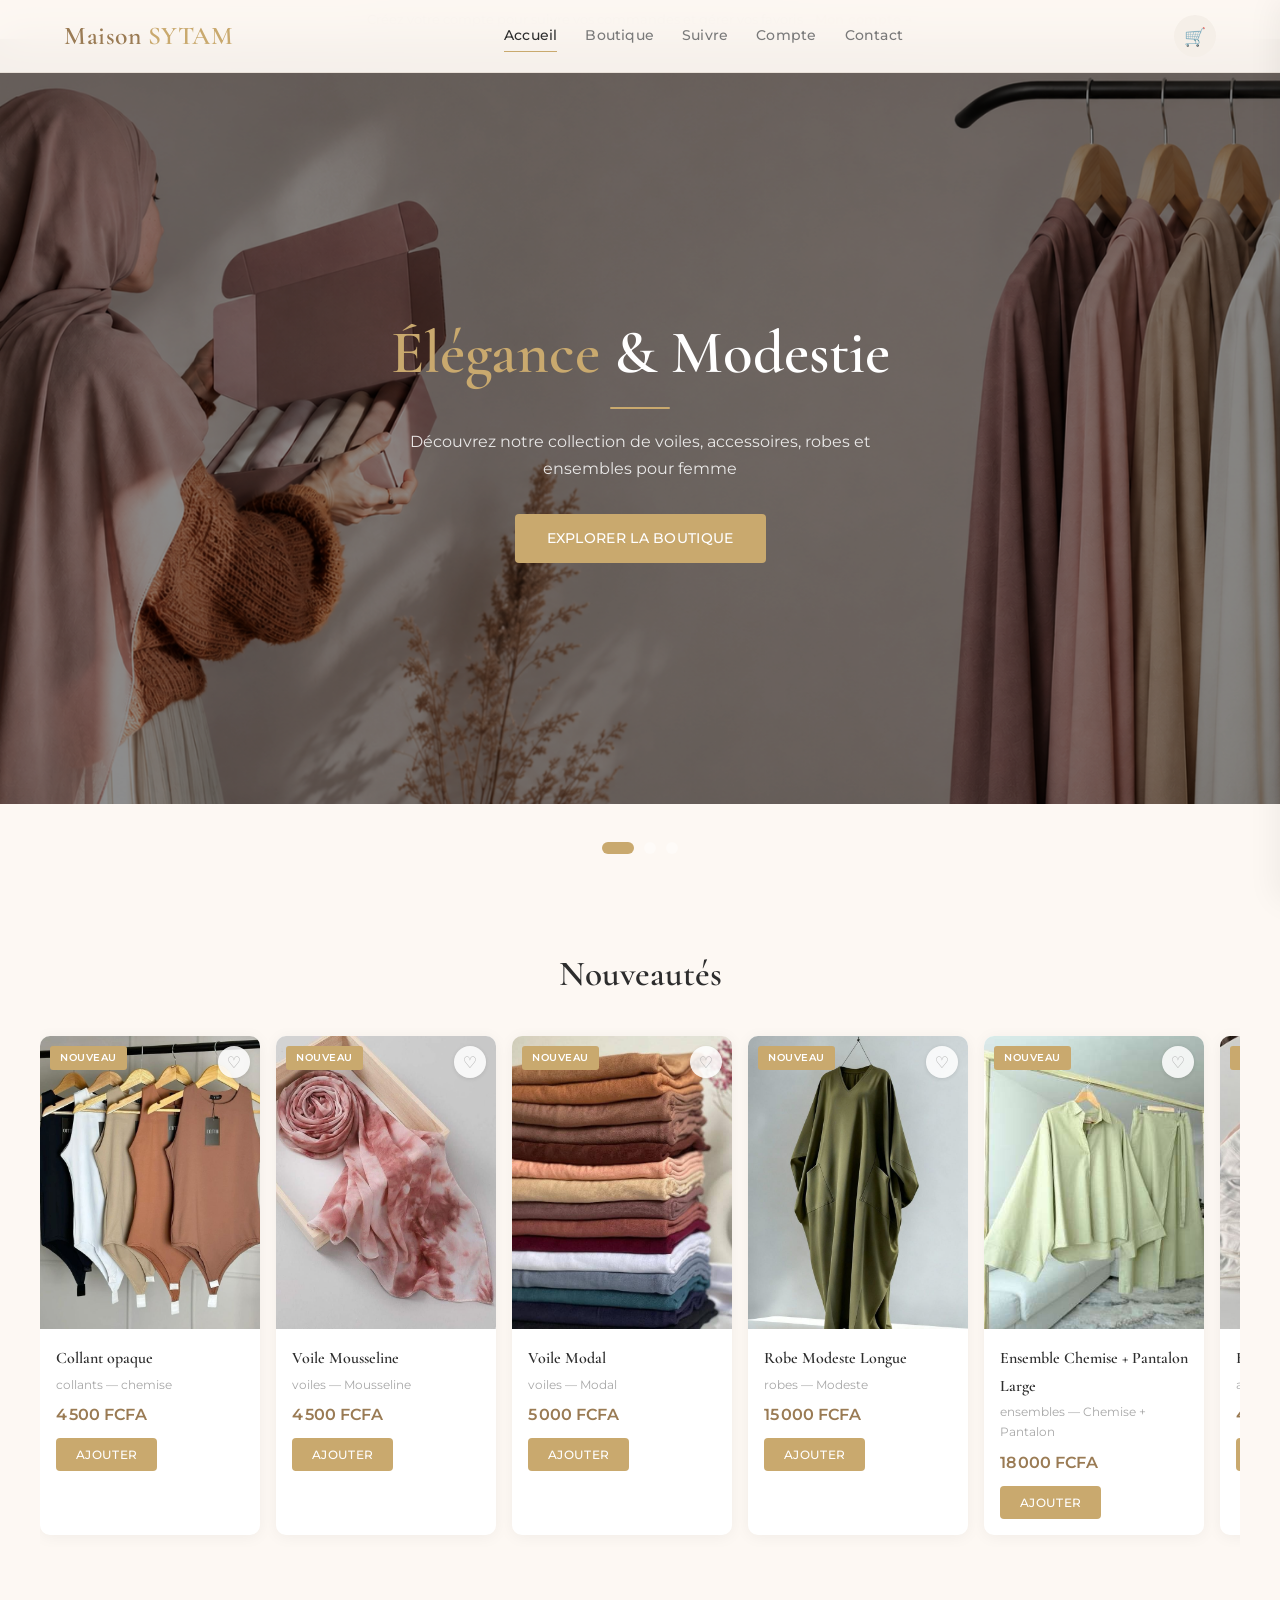
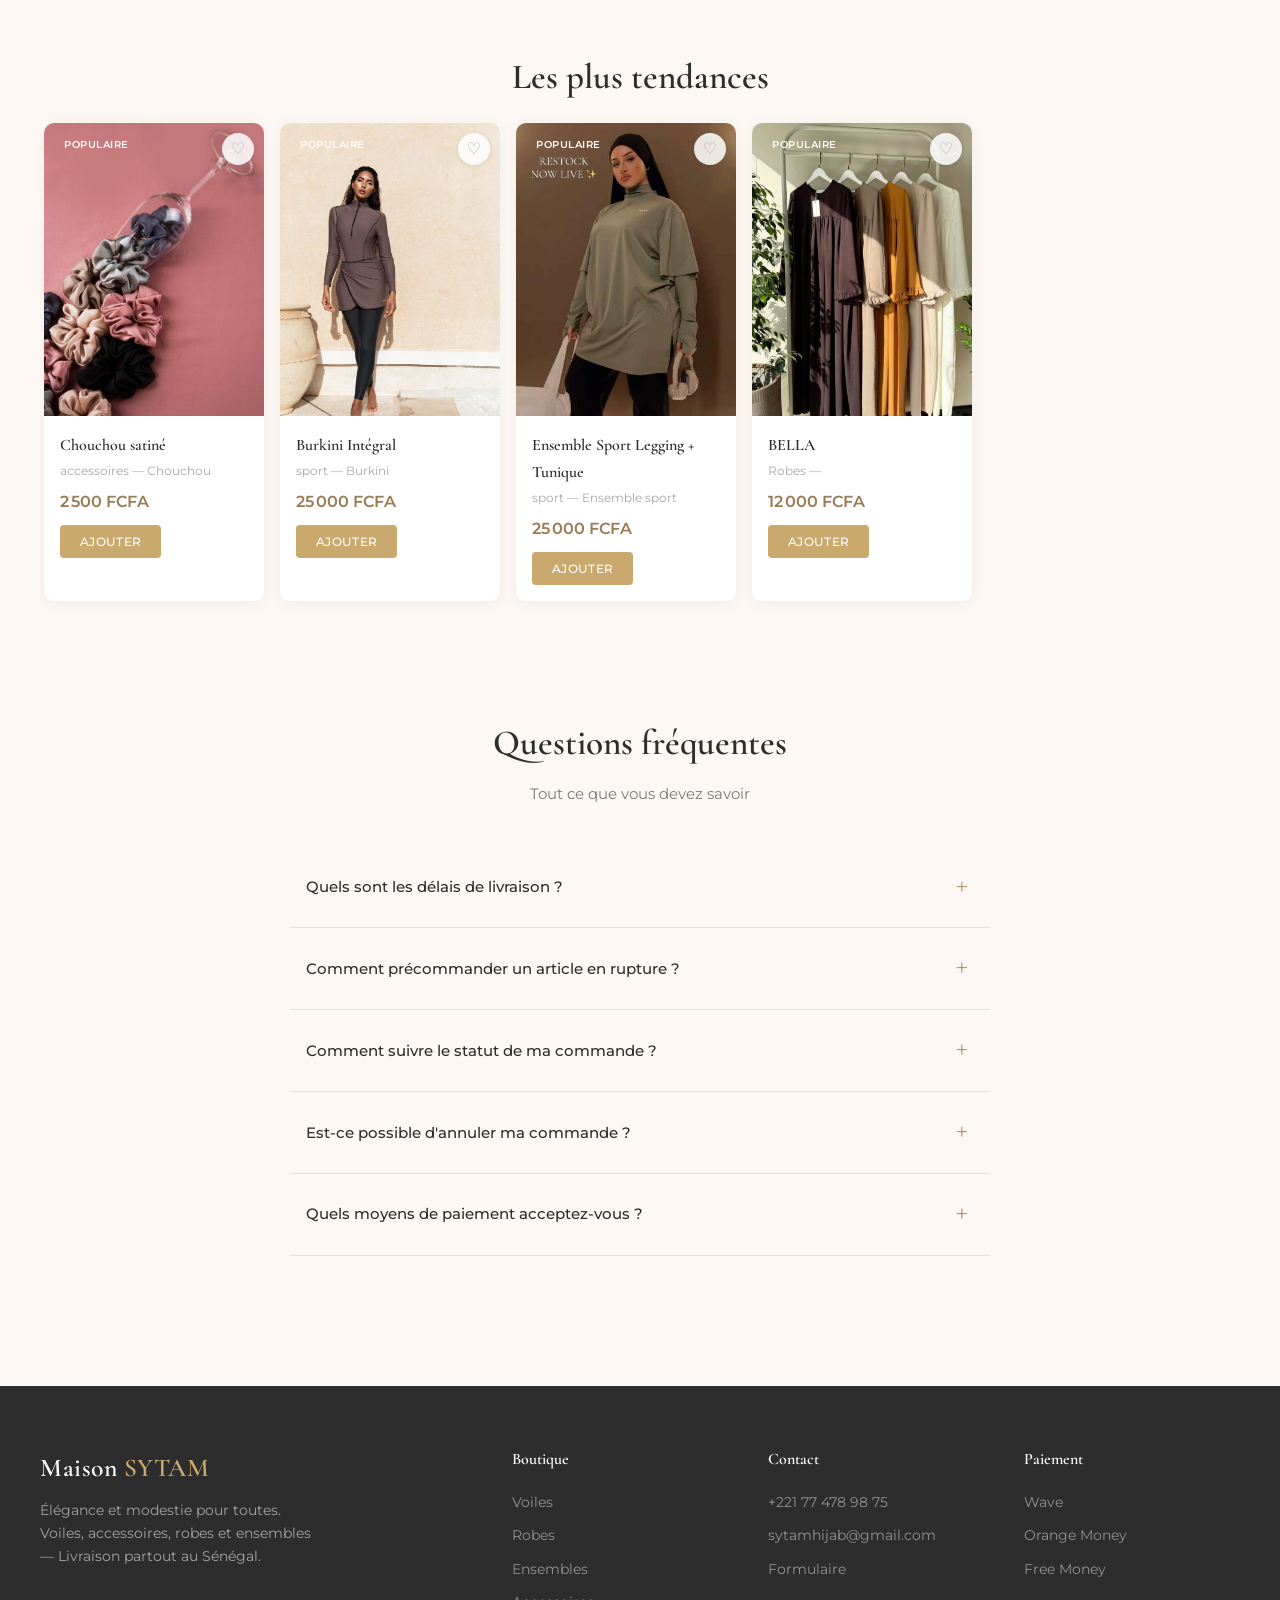
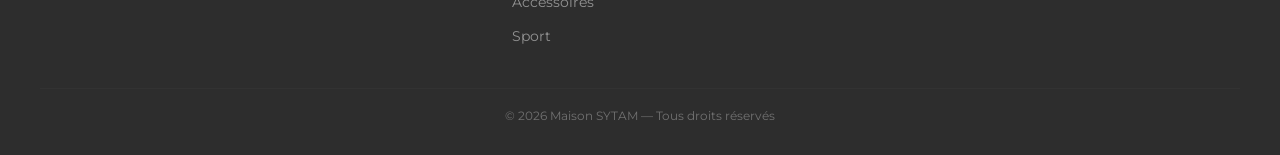
==== commit f12592cf: "fix: squelette loading, copyright 2026, admin drawer, securite XSS, fichiers images accentues" ====
--- a/index.html
+++ b/index.html
@@ -69,12 +69,12 @@
 
   <div class="container section">
     <h2 class="section-title" style="margin-bottom:24px">Nouveautés</h2>
-    <div class="product-scroll" id="featured-products"></div>
+    <div class="product-scroll" id="featured-products"><div class="skeleton-card"><div class="skeleton skeleton-img"></div><div class="skeleton skeleton-text"></div><div class="skeleton skeleton-text-short"></div></div><div class="skeleton-card"><div class="skeleton skeleton-img"></div><div class="skeleton skeleton-text"></div><div class="skeleton skeleton-text-short"></div></div><div class="skeleton-card"><div class="skeleton skeleton-img"></div><div class="skeleton skeleton-text"></div><div class="skeleton skeleton-text-short"></div></div><div class="skeleton-card"><div class="skeleton skeleton-img"></div><div class="skeleton skeleton-text"></div><div class="skeleton skeleton-text-short"></div></div></div>
   </div>
 
   <div class="container section">
     <h2 class="section-title">Les plus tendances</h2>
-    <div class="product-scroll" id="trending-products"></div>
+    <div class="product-scroll" id="trending-products"><div class="skeleton-card"><div class="skeleton skeleton-img"></div><div class="skeleton skeleton-text"></div><div class="skeleton skeleton-text-short"></div></div><div class="skeleton-card"><div class="skeleton skeleton-img"></div><div class="skeleton skeleton-text"></div><div class="skeleton skeleton-text-short"></div></div><div class="skeleton-card"><div class="skeleton skeleton-img"></div><div class="skeleton skeleton-text"></div><div class="skeleton skeleton-text-short"></div></div><div class="skeleton-card"><div class="skeleton skeleton-img"></div><div class="skeleton skeleton-text"></div><div class="skeleton skeleton-text-short"></div></div></div>
   </div>
 
   <div class="container section">
@@ -119,7 +119,7 @@
         <option value="price_desc">Prix décroissant</option>
       </select>
     </div>
-    <div class="product-grid" id="shop-products"></div>
+    <div class="product-grid" id="shop-products"><div class="skeleton-grid-card"></div><div class="skeleton-grid-card"></div><div class="skeleton-grid-card"></div><div class="skeleton-grid-card"></div><div class="skeleton-grid-card"></div><div class="skeleton-grid-card"></div></div>
   </div>
 </section>
 
@@ -340,7 +340,7 @@
       </ul>
     </div>
   </div>
-  <div class="footer-bottom">&copy; 2024 Maison SYTAM — Tous droits réservés</div>
+  <div class="footer-bottom">&copy; 2026 Maison SYTAM — Tous droits réservés</div>
 </footer>
 
 <!-- ==================== SCRIPTS ==================== -->
--- a/css/style.css
+++ b/css/style.css
@@ -813,8 +813,28 @@
 
 /* Loading shimmer */
 @keyframes shimmer {
-  0% { background-position: -200px 0; }
-  100% { background-position: calc(200px + 100%) 0; }
+  0% { background-position: -400px 0; }
+  100% { background-position: calc(400px + 100%) 0; }
+}
+.skeleton {
+  background: linear-gradient(90deg, #f0ebe5 25%, #e8e0d5 50%, #f0ebe5 75%);
+  background-size: 400px 100%;
+  animation: shimmer 1.4s ease-in-out infinite;
+  border-radius: 6px;
+}
+.skeleton-card {
+  display: inline-block; vertical-align: top;
+  width: 200px; flex-shrink: 0;
+}
+.skeleton-card .skeleton-img { width: 100%; height: 260px; margin-bottom: 8px; }
+.skeleton-card .skeleton-text { height: 14px; margin-bottom: 6px; width: 70%; }
+.skeleton-card .skeleton-text-short { height: 12px; width: 50%; }
+.skeleton-grid-card {
+  width: 100%; aspect-ratio: 3/4;
+  background: linear-gradient(90deg, #f0ebe5 25%, #e8e0d5 50%, #f0ebe5 75%);
+  background-size: 400px 100%;
+  animation: shimmer 1.4s ease-in-out infinite;
+  border-radius: 8px;
 }
 
 /* Modal image thumbs */
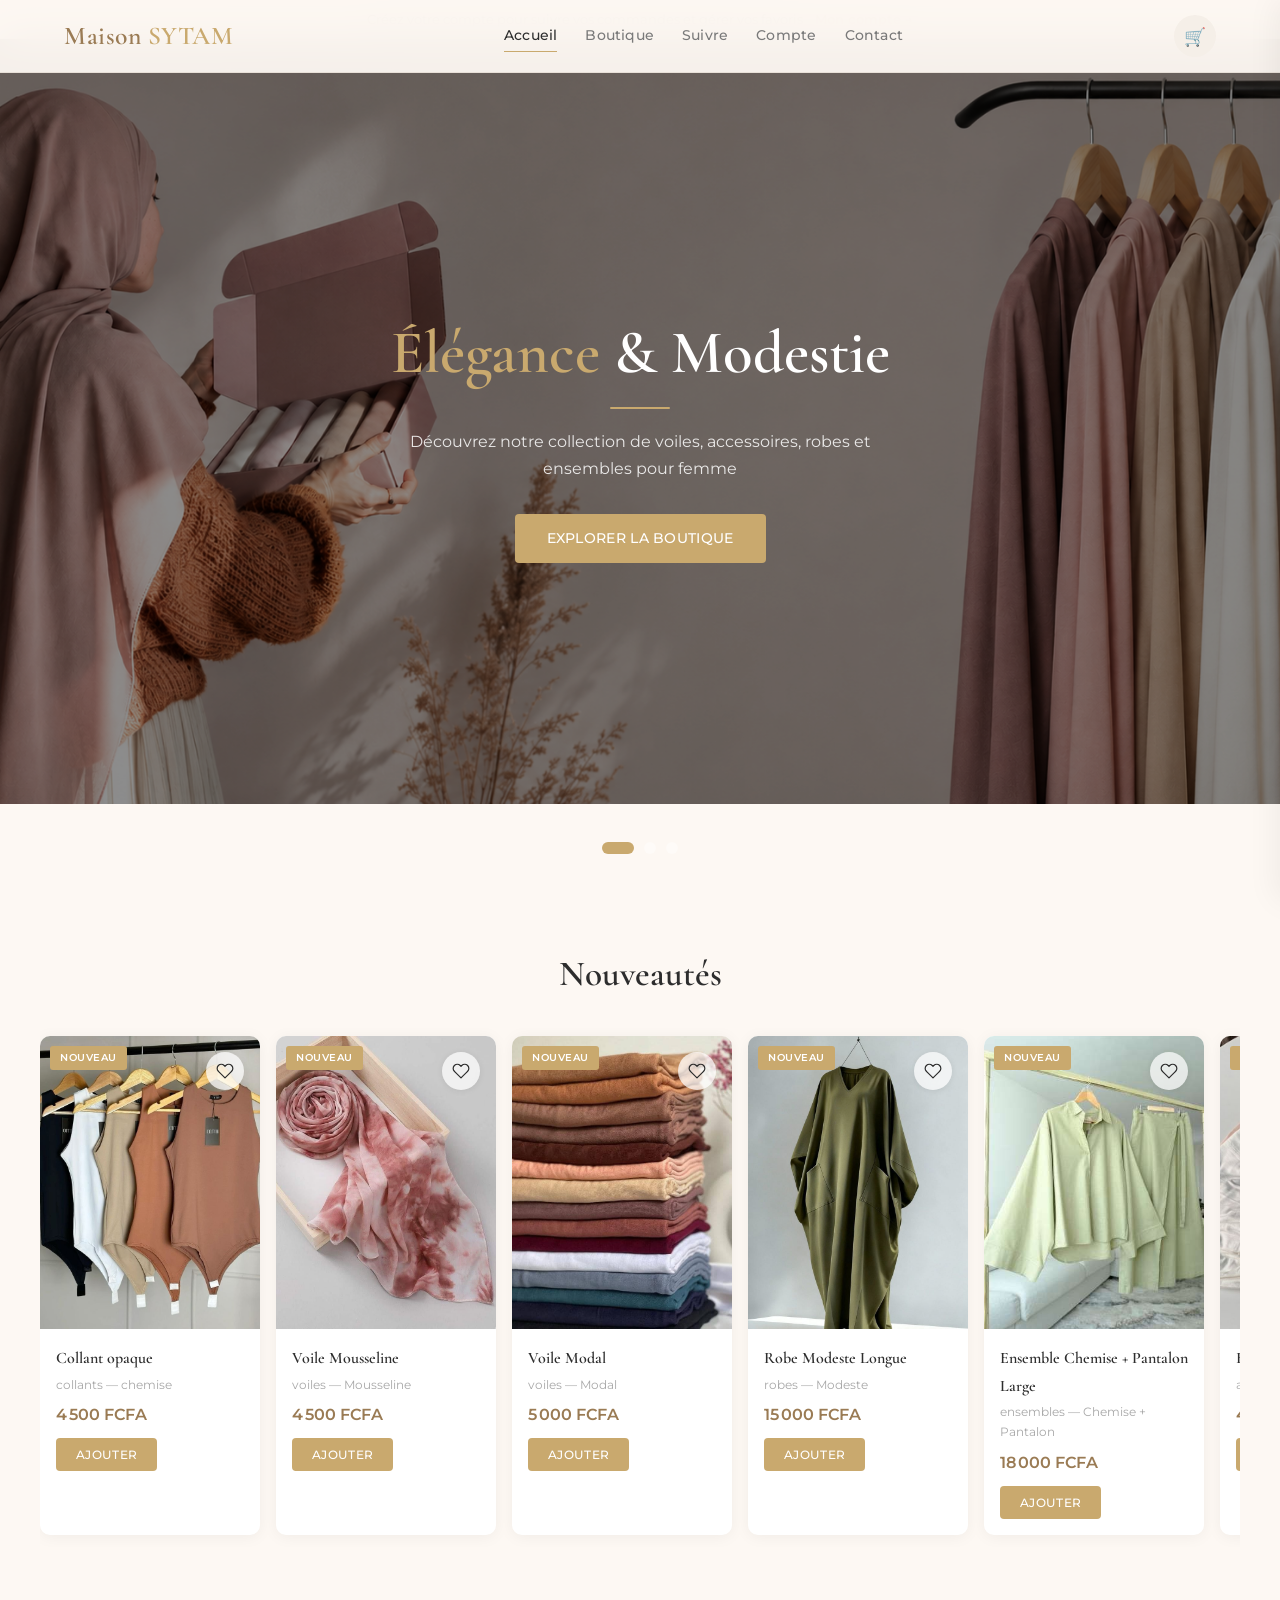
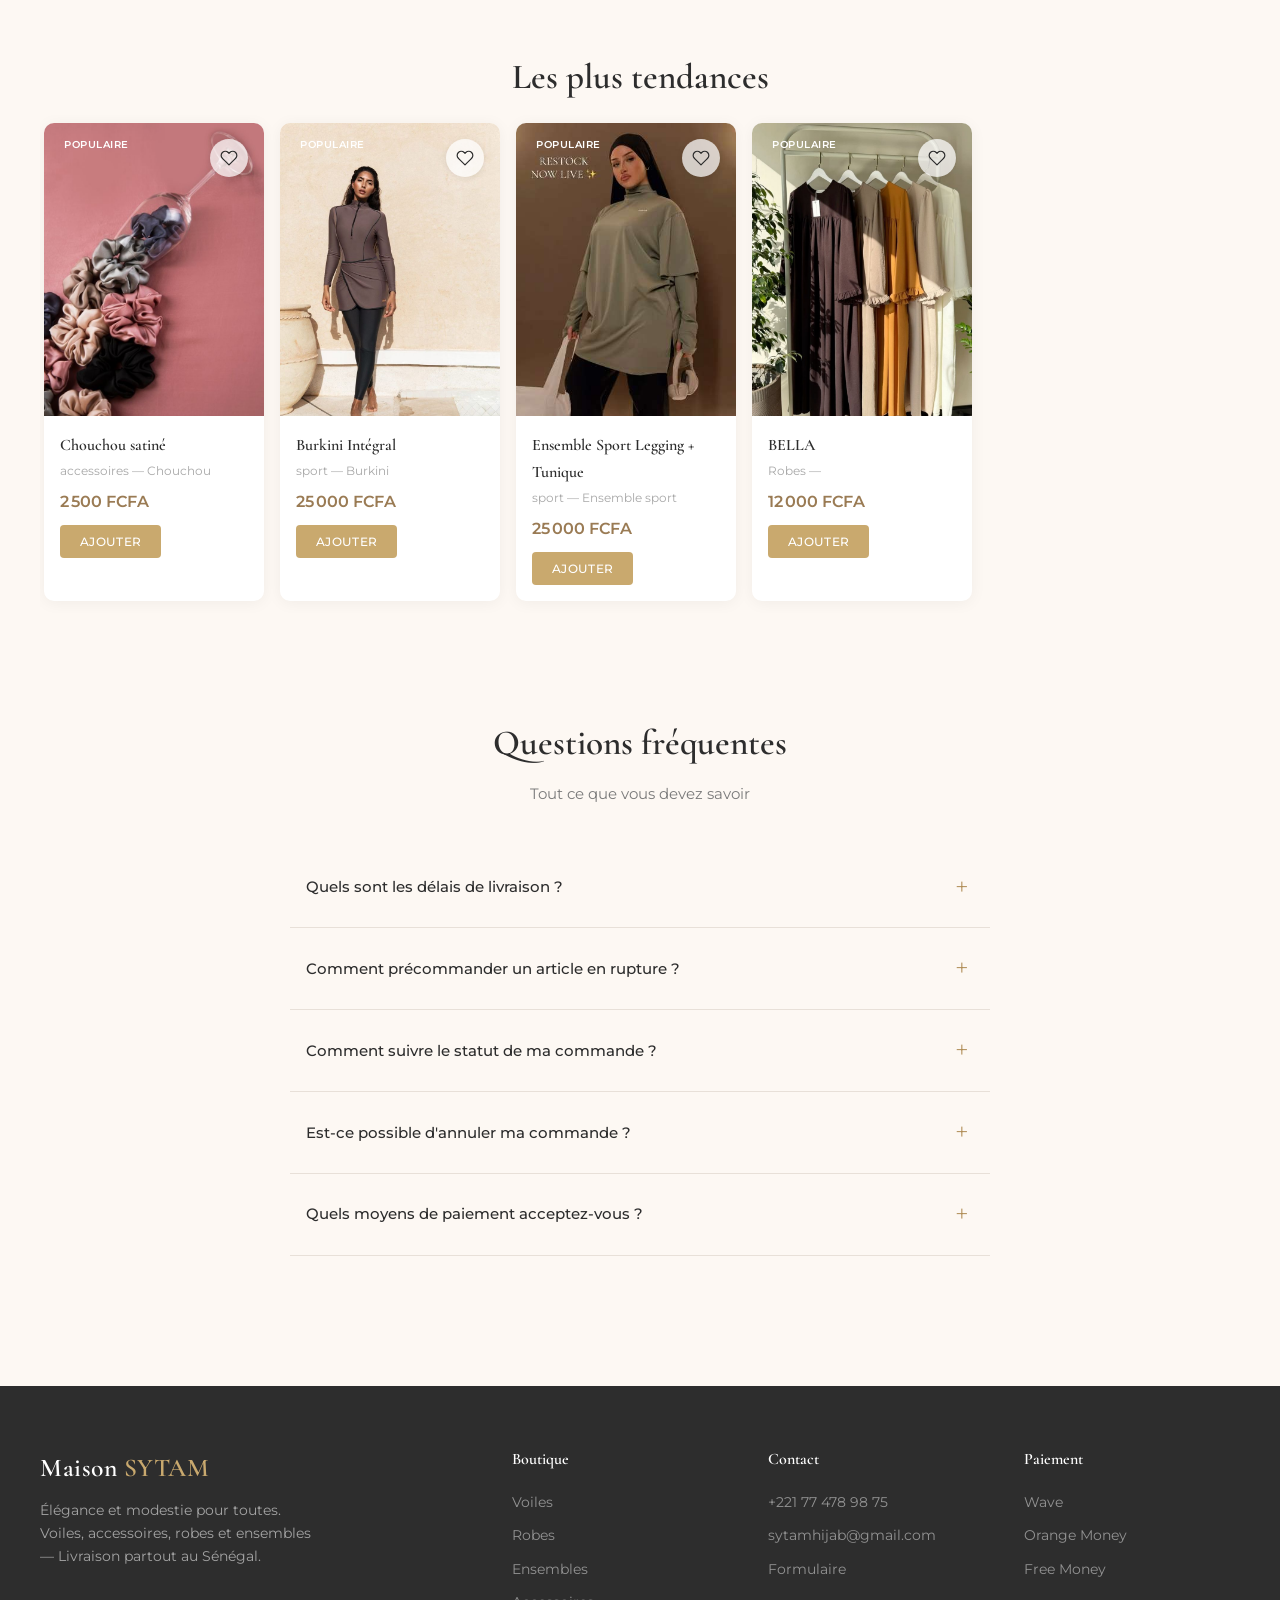
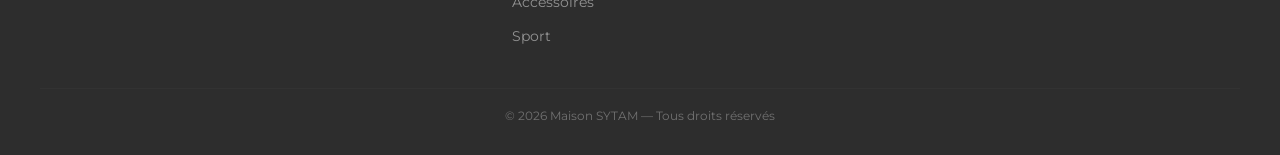
==== commit daffed8a: "design: coeur favori en overlay SVG fin sur image, rempli noir (plus de rouge)" ====
--- a/index.html
+++ b/index.html
@@ -5,7 +5,7 @@
   <meta name="viewport" content="width=device-width, initial-scale=1.0">
   <title>Maison SYTAM — Élégance & Modestie</title>
   <link rel="icon" href="data:image/svg+xml,<svg xmlns='http://www.w3.org/2000/svg' viewBox='0 0 32 32'><rect width='32' height='32' rx='6' fill='%23B8956A'/><text x='16' y='23' font-size='20' fill='white' text-anchor='middle' font-family='serif'>S</text></svg>">
-<link rel="stylesheet" href="css/style.css?v=8">
+<link rel="stylesheet" href="css/style.css?v=9">
 </head>
 <body>
 
@@ -344,13 +344,13 @@
 </footer>
 
 <!-- ==================== SCRIPTS ==================== -->
-<script src="js/github-sync.js?v=1"></script>
+<script src="js/github-sync.js?v=2"></script>
 <script src="js/i18n.js?v=7"></script>
 <script src="js/products.js?v=8"></script>
 <script src="js/cart.js?v=7"></script>
 <script src="js/drum-picker.js?v=8"></script>
 <script src="js/analytics.js?v=7"></script>
-<script src="js/main.js?v=8"></script>
+<script src="js/main.js?v=10"></script>
 <script src="js/account.js?v=7"></script>
     <script src="emailjs.min.js"></script>
 <script>emailjs.init(localStorage.getItem('sytam_emailjs_pubkey') || '')</script>
--- a/css/style.css
+++ b/css/style.css
@@ -1058,23 +1058,36 @@
 }
 
 .wishlist-heart {
-  position: absolute; top: 10px; right: 10px; z-index: 2;
-  width: 32px; height: 32px; border-radius: 50%;
-  background: rgba(255,255,255,.85); border: none;
-  font-size: 1rem; cursor: pointer; display: flex;
-  align-items: center; justify-content: center;
-  transition: var(--transition); color: var(--text-lighter);
-  box-shadow: 0 1px 4px rgba(0,0,0,.1);
-}
-.wishlist-heart:hover { transform: scale(1.1); }
-.wishlist-heart.active { color: #e91e63; }
+  position: absolute; top: 16px; right: 16px; z-index: 2;
+  width: 38px; height: 38px; border-radius: 50%;
+  background: rgba(255,255,255,.72); border: none;
+  display: flex; align-items: center; justify-content: center;
+  cursor: pointer; color: #2D2D2D;
+  transition: var(--transition);
+  box-shadow: 0 1px 6px rgba(0,0,0,.08);
+}
+.wishlist-heart svg {
+  width: 18px; height: 18px;
+  fill: none; stroke: currentColor; stroke-width: 1.6;
+  stroke-linecap: round; stroke-linejoin: round;
+}
+.wishlist-heart:hover { transform: scale(1.08); }
+.wishlist-heart.active { color: #141414; }
+.wishlist-heart.active svg { fill: currentColor; }
 .modal-wishlist-heart {
   background: none; border: none; cursor: pointer;
-  font-size: 1.2rem; padding: 4px 8px; float: right;
-  color: var(--text-lighter); transition: var(--transition);
-}
-.modal-wishlist-heart:hover { transform: scale(1.2); }
-.modal-wishlist-heart.active { color: #e91e63; }
+  width: 34px; height: 34px; display: inline-flex;
+  align-items: center; justify-content: center;
+  float: right; color: #2D2D2D; transition: var(--transition);
+}
+.modal-wishlist-heart svg {
+  width: 20px; height: 20px;
+  fill: none; stroke: currentColor; stroke-width: 1.6;
+  stroke-linecap: round; stroke-linejoin: round;
+}
+.modal-wishlist-heart:hover { transform: scale(1.15); }
+.modal-wishlist-heart.active { color: #141414; }
+.modal-wishlist-heart.active svg { fill: currentColor; }
 
 @media (max-width: 768px) {
   .ac-cards-grid { grid-template-columns: repeat(2, 1fr); }
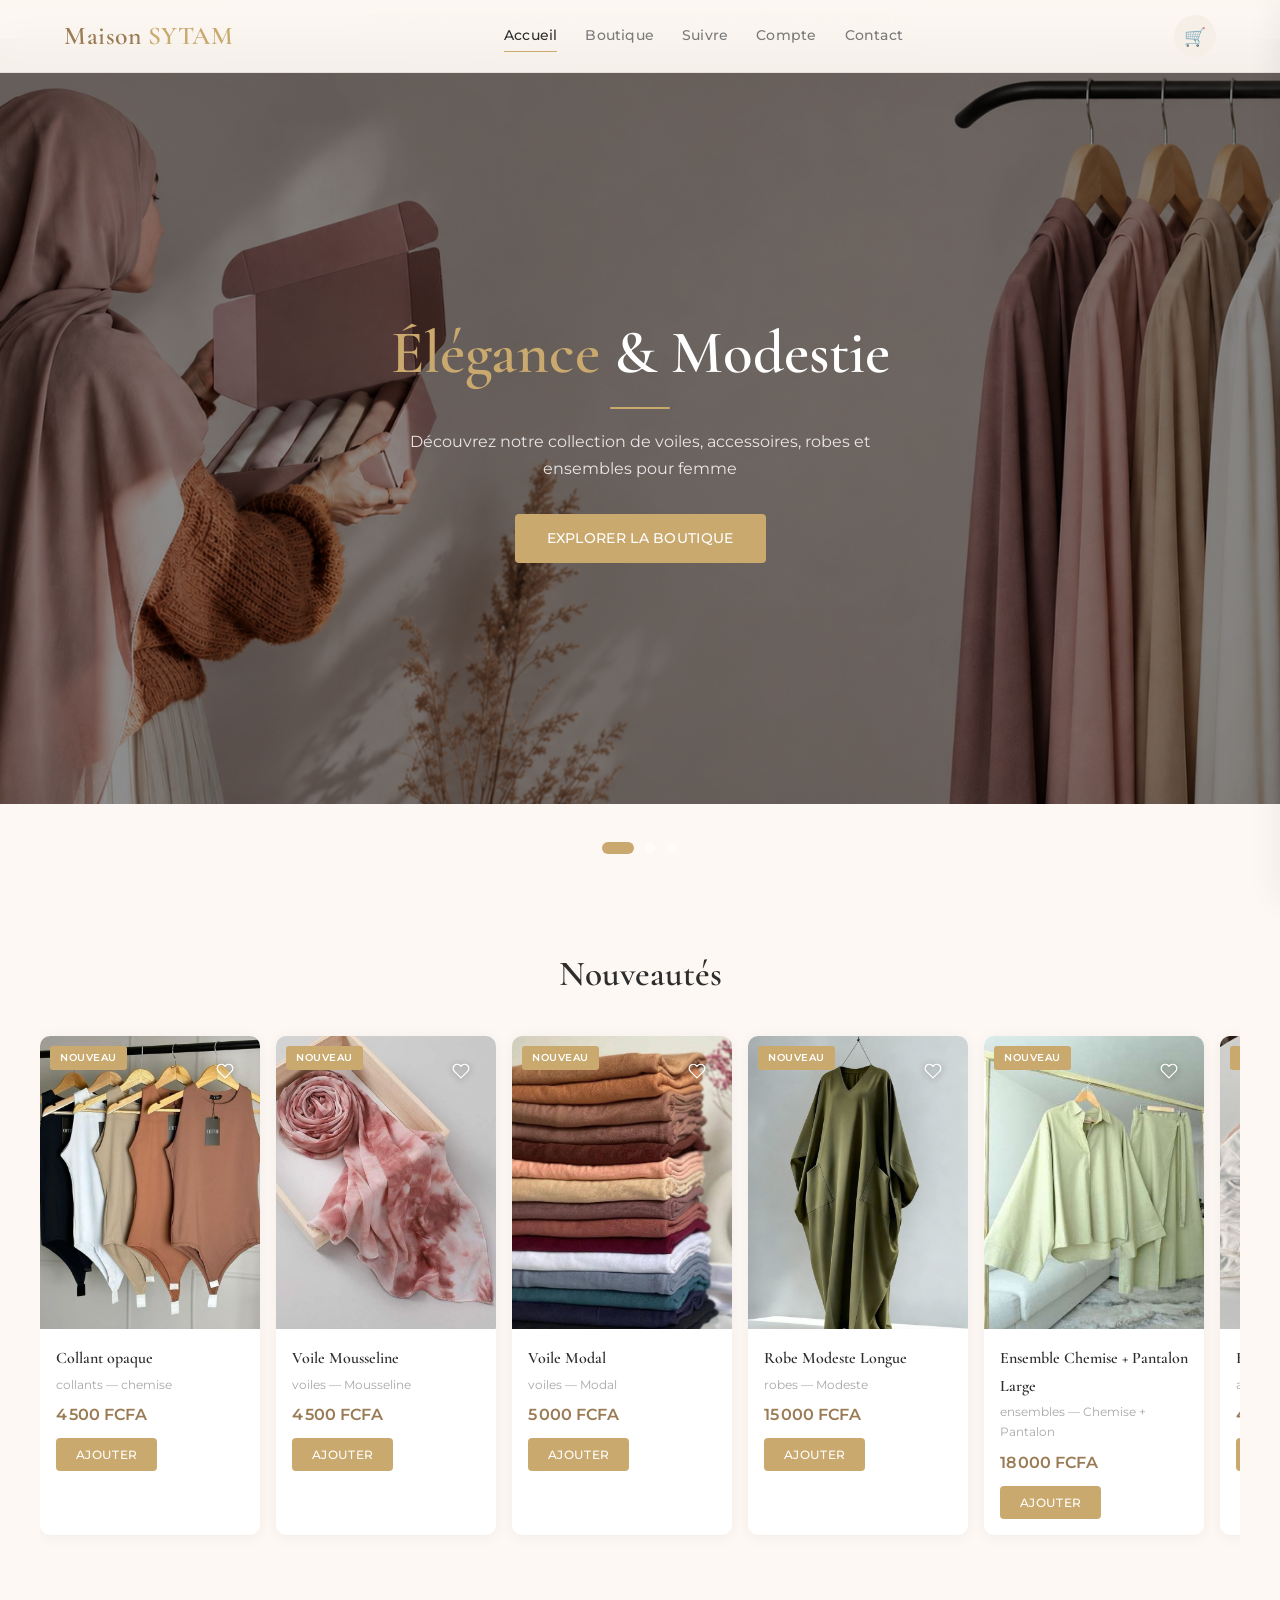
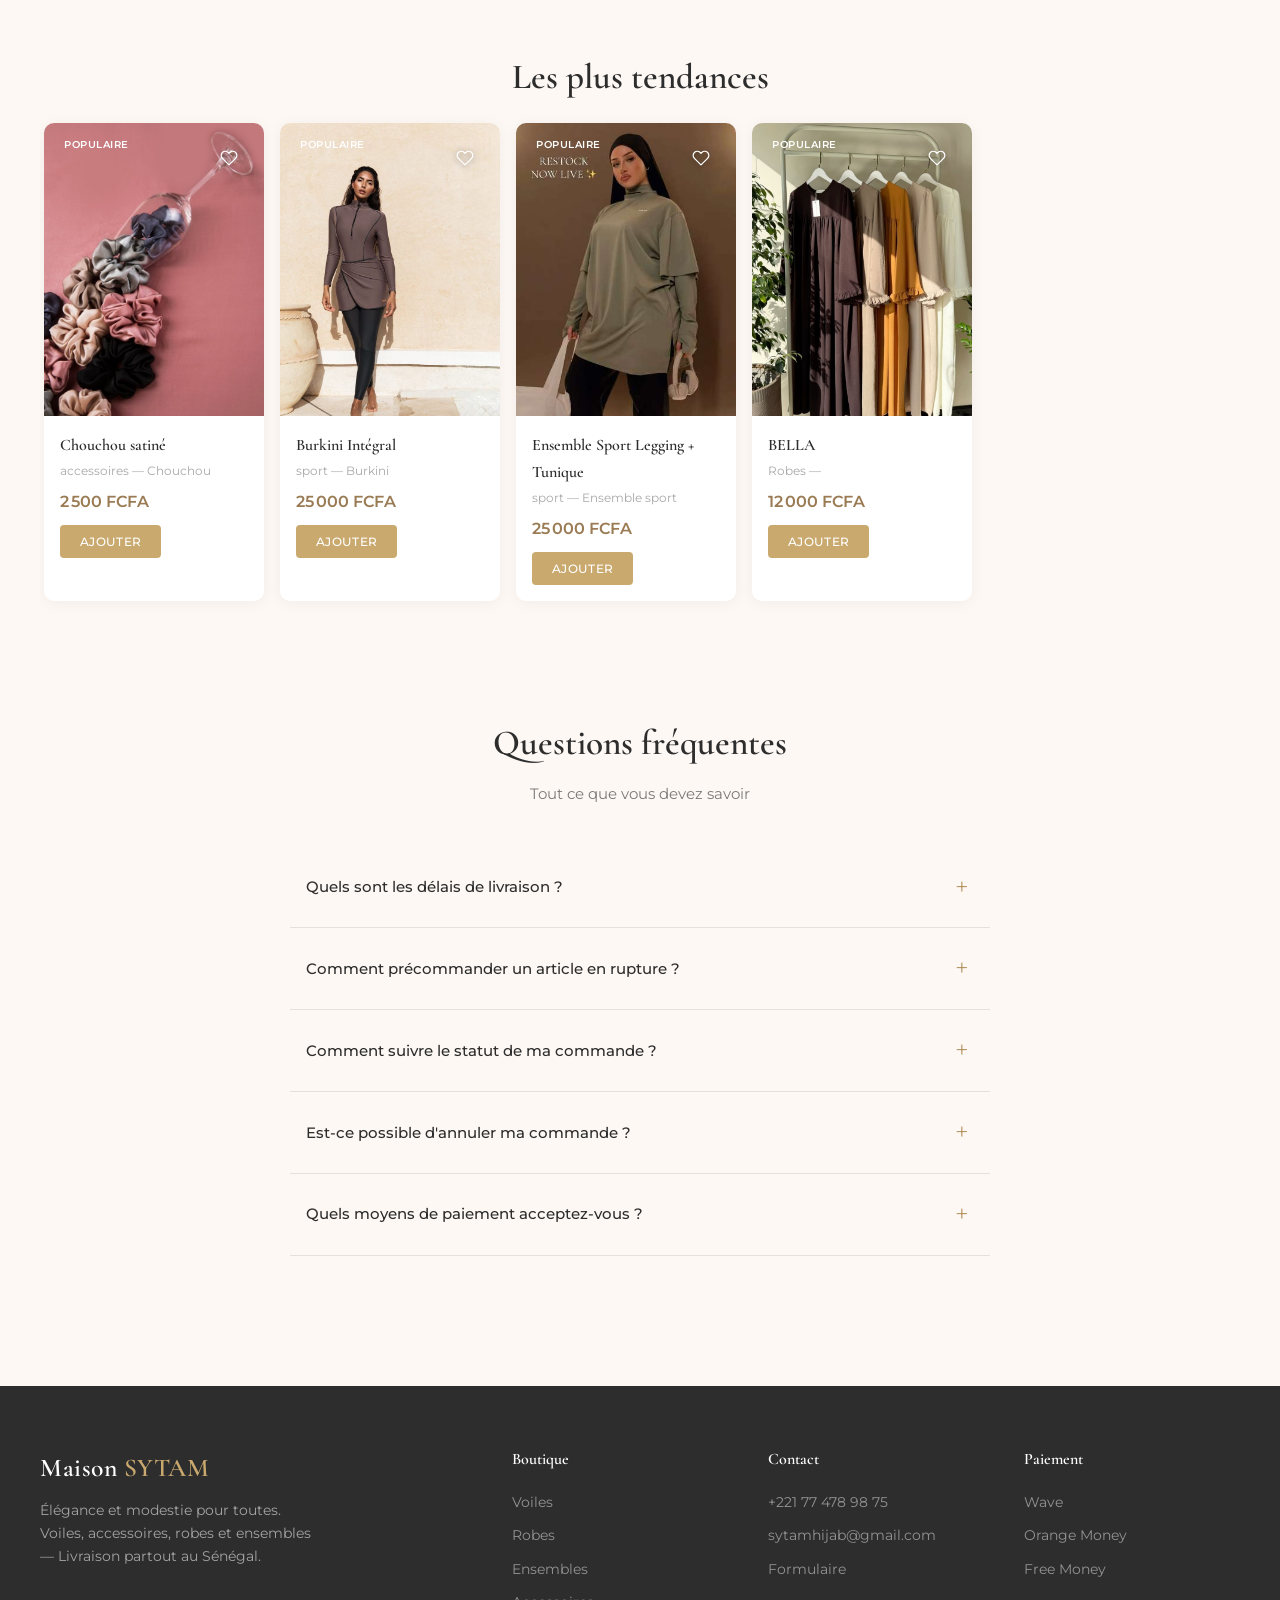
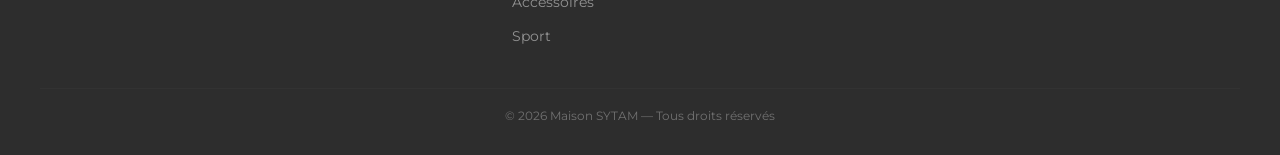
==== commit 20e96f32: "design: coeur discret sans fond au repos, or une fois aime (mix B+D)" ====
--- a/index.html
+++ b/index.html
@@ -5,7 +5,7 @@
   <meta name="viewport" content="width=device-width, initial-scale=1.0">
   <title>Maison SYTAM — Élégance & Modestie</title>
   <link rel="icon" href="data:image/svg+xml,<svg xmlns='http://www.w3.org/2000/svg' viewBox='0 0 32 32'><rect width='32' height='32' rx='6' fill='%23B8956A'/><text x='16' y='23' font-size='20' fill='white' text-anchor='middle' font-family='serif'>S</text></svg>">
-<link rel="stylesheet" href="css/style.css?v=9">
+<link rel="stylesheet" href="css/style.css?v=11">
 </head>
 <body>
 
--- a/css/style.css
+++ b/css/style.css
@@ -1060,19 +1060,19 @@
 .wishlist-heart {
   position: absolute; top: 16px; right: 16px; z-index: 2;
   width: 38px; height: 38px; border-radius: 50%;
-  background: rgba(255,255,255,.72); border: none;
+  background: none; border: none;
   display: flex; align-items: center; justify-content: center;
-  cursor: pointer; color: #2D2D2D;
+  cursor: pointer; color: #fff;
   transition: var(--transition);
-  box-shadow: 0 1px 6px rgba(0,0,0,.08);
-}
+  filter: drop-shadow(0 1px 3px rgba(0,0,0,.45));
+}
+.wishlist-heart:hover { transform: scale(1.08); background: rgba(255,255,255,.25); }
 .wishlist-heart svg {
   width: 18px; height: 18px;
   fill: none; stroke: currentColor; stroke-width: 1.6;
   stroke-linecap: round; stroke-linejoin: round;
 }
-.wishlist-heart:hover { transform: scale(1.08); }
-.wishlist-heart.active { color: #141414; }
+.wishlist-heart.active { color: var(--primary); }
 .wishlist-heart.active svg { fill: currentColor; }
 .modal-wishlist-heart {
   background: none; border: none; cursor: pointer;
@@ -1086,7 +1086,7 @@
   stroke-linecap: round; stroke-linejoin: round;
 }
 .modal-wishlist-heart:hover { transform: scale(1.15); }
-.modal-wishlist-heart.active { color: #141414; }
+.modal-wishlist-heart.active { color: var(--primary); }
 .modal-wishlist-heart.active svg { fill: currentColor; }
 
 @media (max-width: 768px) {
